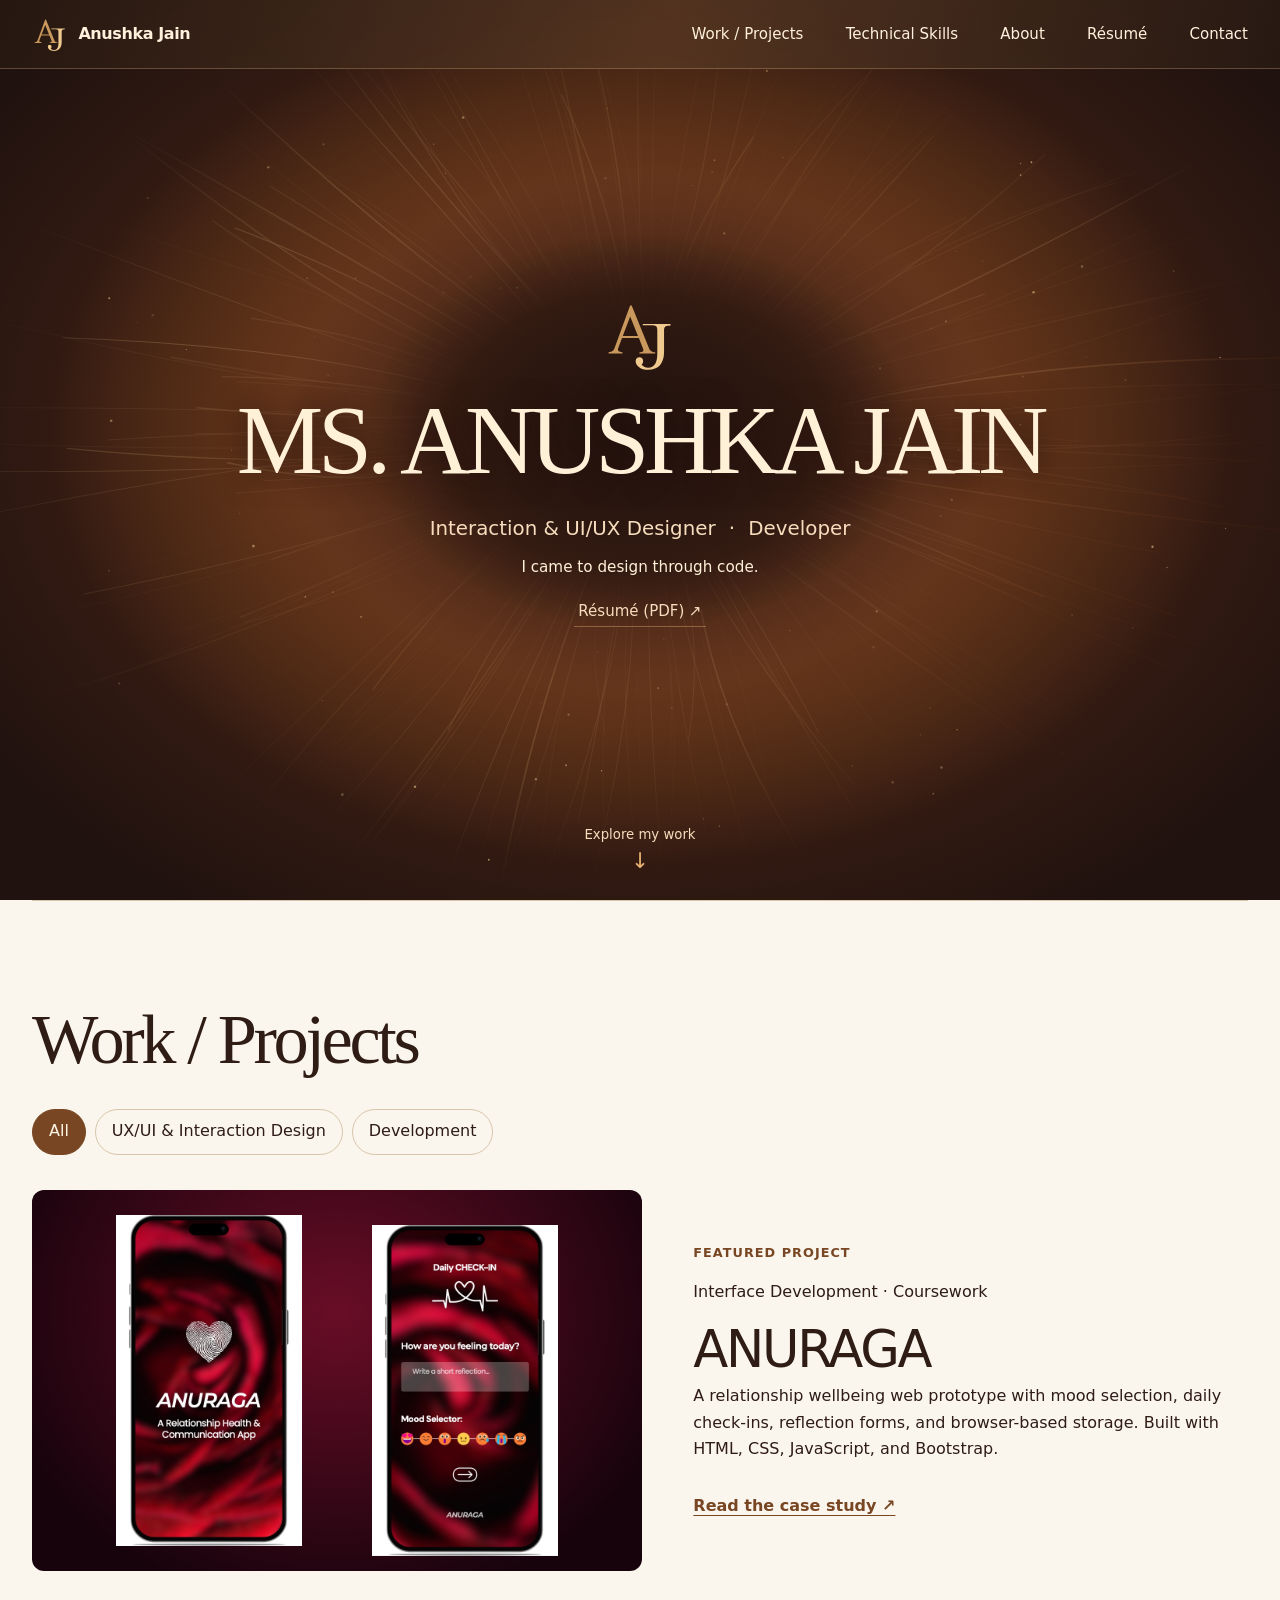
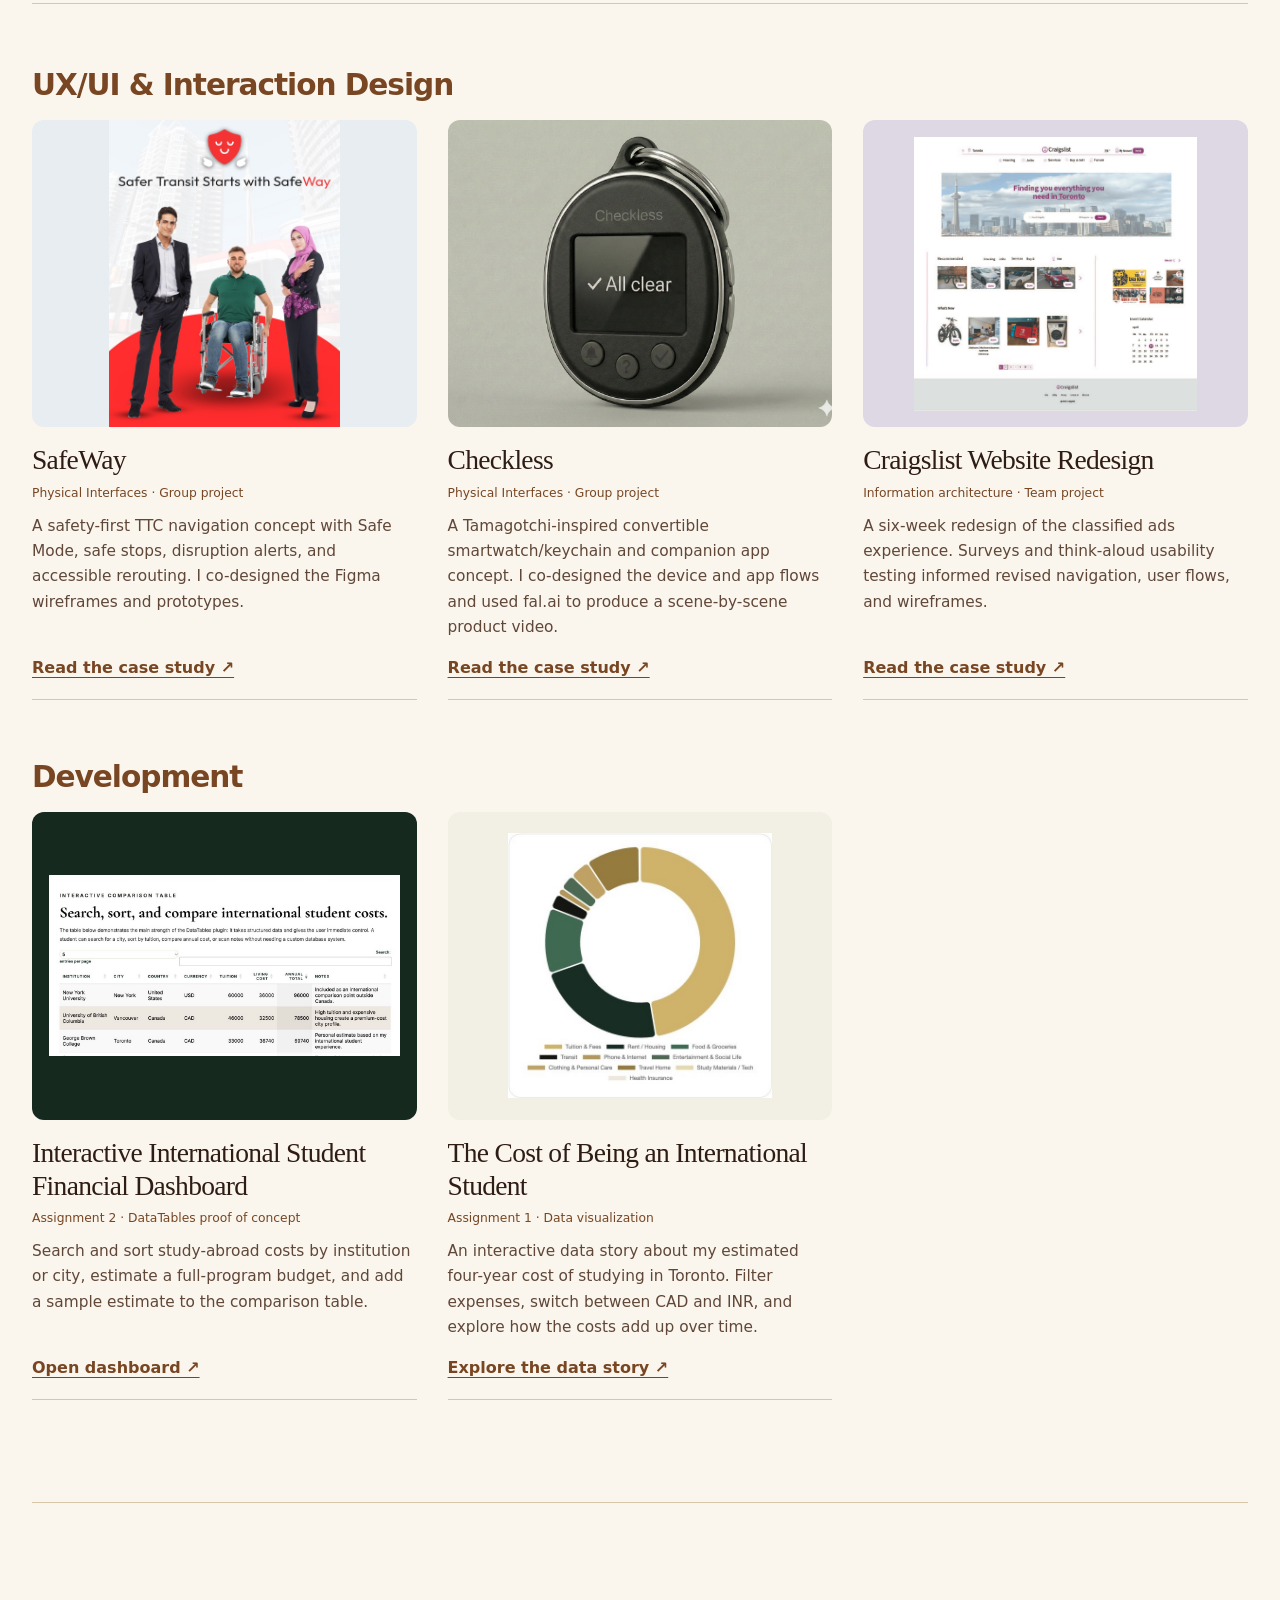
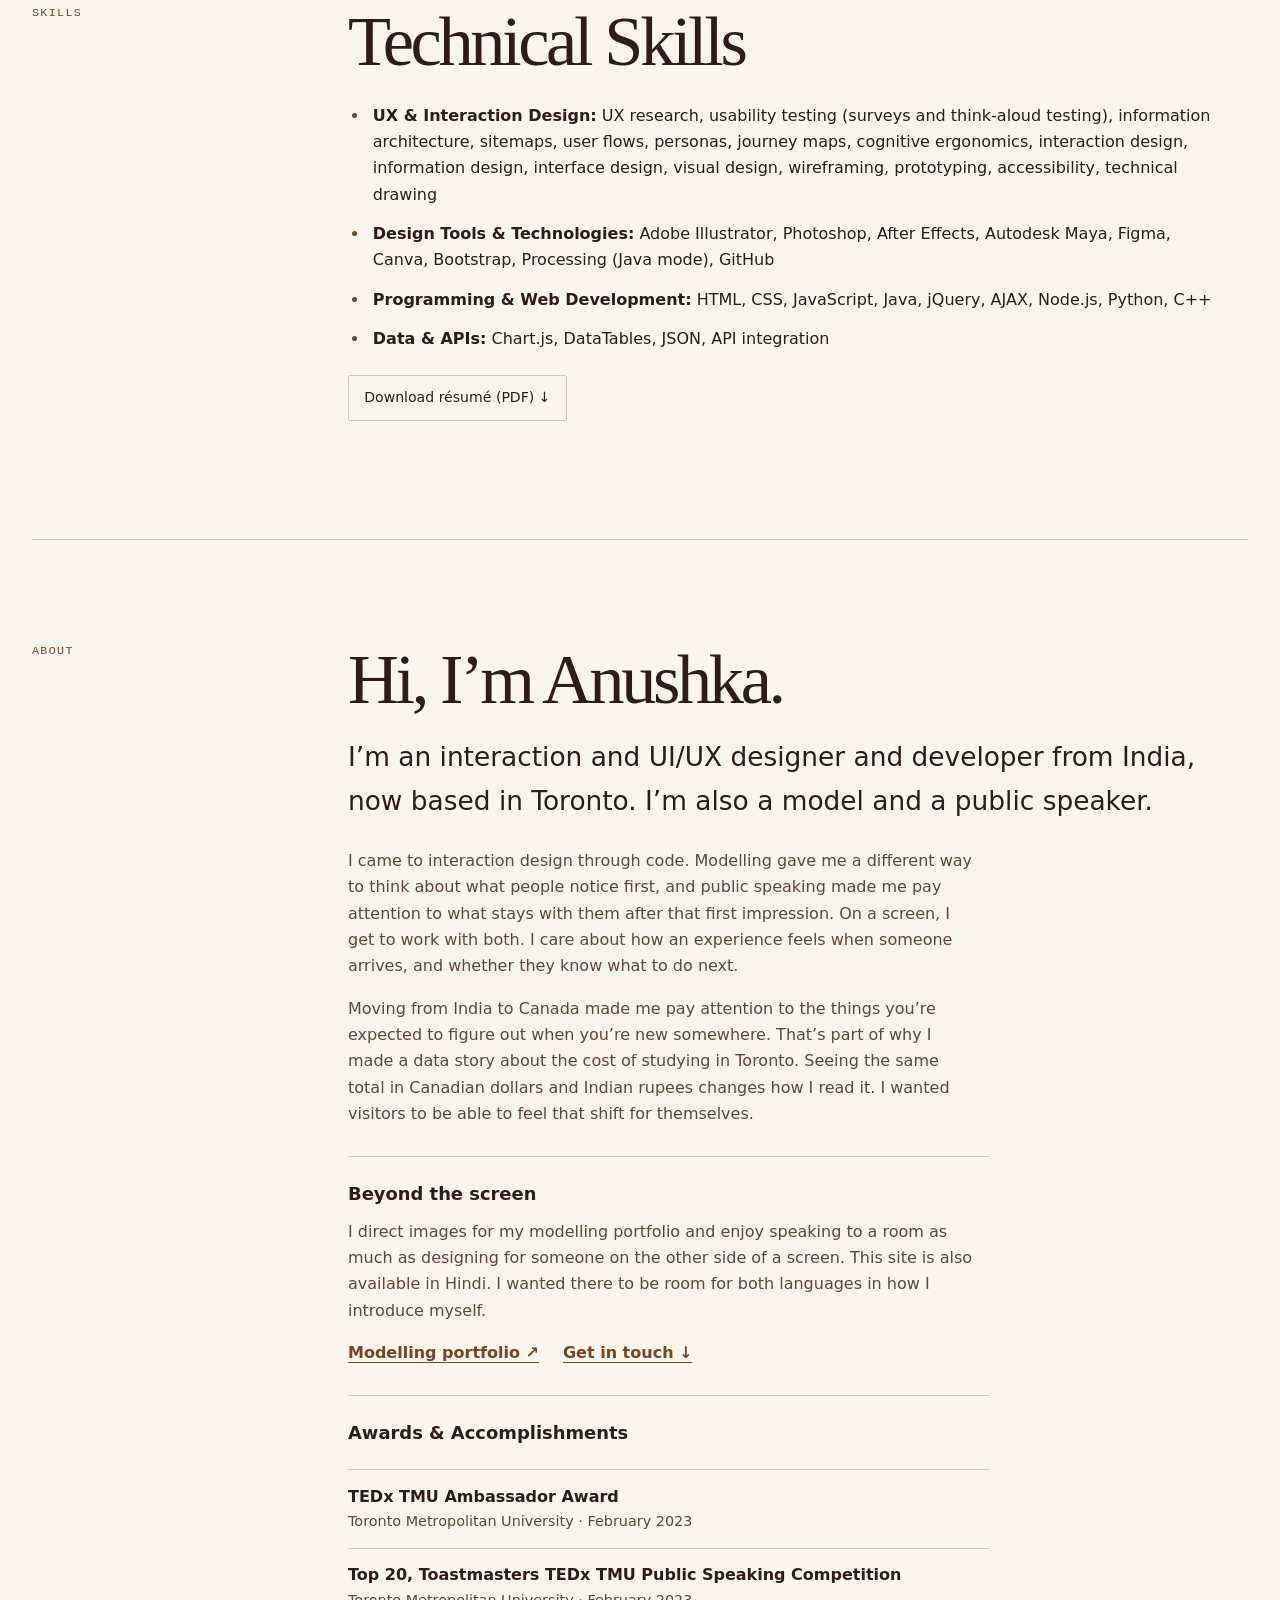
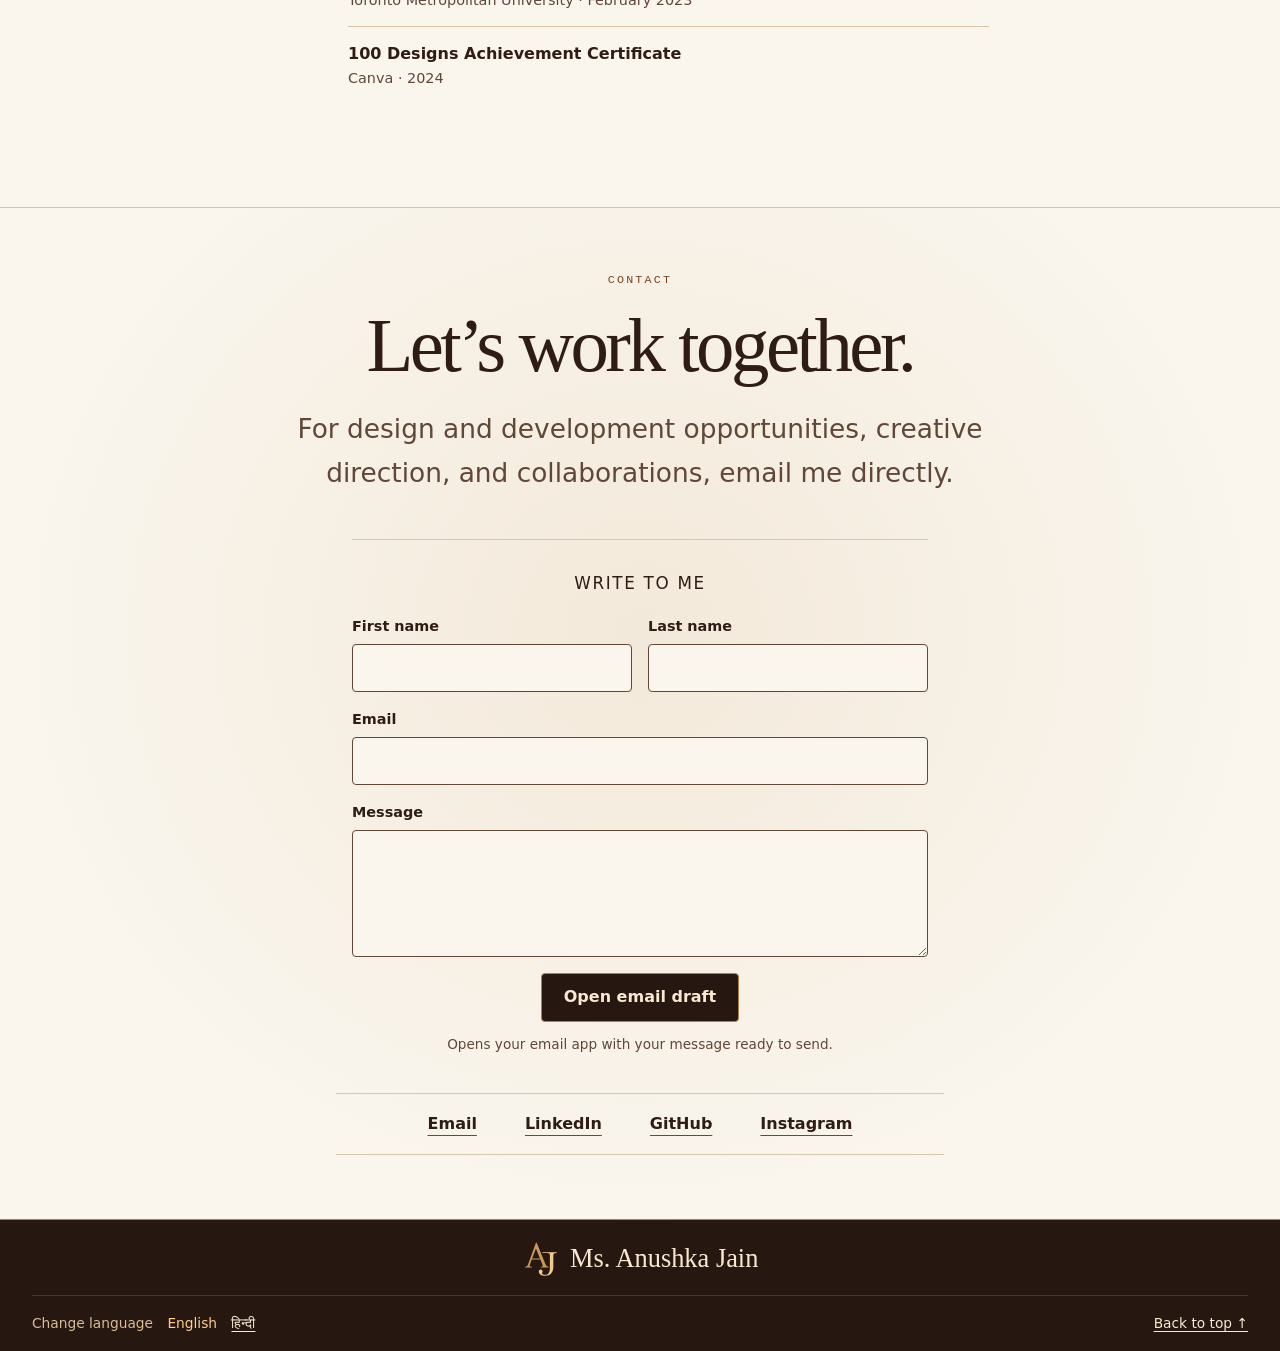
==== index.html @ e6e1fec6 "Reorder portfolio and feature ANURAGA" ====
<!doctype html>
<html lang="en">
<head>
<meta charset="utf-8">
<meta name="viewport" content="width=device-width, initial-scale=1">
<meta name="description" content="The portfolio of Ms. Anushka Jain, Interaction & UI/UX Designer and Developer.">
<meta name="color-scheme" content="light dark">
<title>Ms. Anushka Jain — Design & Development</title>
<link rel="icon" href="assets/aj-interlock.svg" type="image/svg+xml">
<link rel="stylesheet" href="styles.css">
<link rel="stylesheet" href="aura-landing.css">
<link rel="stylesheet" href="portfolio-sections.css">
<link rel="stylesheet" href="contact-inline.css">
<link rel="stylesheet" href="solar-brand.css">
<link rel="stylesheet" href="signature-motion.css">
<link rel="stylesheet" href="brand-sections.css">
<link rel="stylesheet" href="translucent-nav.css">
<link rel="stylesheet" href="header-state.css">
<link rel="stylesheet" href="signature-contact.css?v=contact-form">
<link rel="alternate" hreflang="en" href="./">
<link rel="alternate" hreflang="hi" href="hindi.html">
<link rel="stylesheet" href="project-gallery.css?v=work-order">
<script src="portfolio-intro.js" defer></script>
<script src="gallery-filter.js" defer></script>
<script defer src="contact-form.js"></script>
<link rel="stylesheet" href="about-story.css">
</head>
<body>
<a class="skip" href="#main">Skip to content</a>
<header class="site-header">
  <div class="nav-inner wrap">
    <a class="home-link" href="#top" aria-label="Anushka Jain — Home"><img src="assets/aj-interlock.svg" alt="" width="36" height="36"><span class="header-name">Anushka Jain</span></a>
    <nav aria-label="Main navigation">
      <a href="#work">Work / Projects</a>
      <a href="#skills">Technical Skills</a>
      <a href="#about">About</a>
      <a href="assets/anushka-jain-resume.pdf">Résumé</a>
      <a href="#contact">Contact</a>
    </nav>
  </div>
</header>
<main id="main">
<section class="landing" id="top" aria-labelledby="title">
  <div class="aura" aria-hidden="true"></div>
  <div class="landing-content wrap">
    <div class="signature-mark" aria-hidden="true"><img src="assets/aj-interlock.svg" alt="" width="70" height="70"><span class="signature-shine"></span><span class="signature-spark"></span></div>
    <h1 id="title">Ms. Anushka Jain</h1>
    <p class="landing-role">Interaction &amp; UI/UX Designer <span aria-hidden="true">·</span> Developer</p>
    <p class="landing-intro">I came to design through code.</p>
    <div class="secondary"><a href="assets/anushka-jain-resume.pdf">Résumé (PDF) ↗</a></div>
  </div>
  <a class="landing-work" href="#work">Explore my work <span aria-hidden="true">↓</span></a>
</section>
<section class="work wrap" id="work" aria-labelledby="work-title">
  <div class="section-top"><h2 id="work-title">Work / Projects</h2></div>
  <div class="work-controls" role="group" aria-label="Filter projects" hidden><button type="button" data-filter="all" aria-pressed="true">All</button><button type="button" data-filter="design" aria-pressed="false">UX/UI &amp; Interaction Design</button><button type="button" data-filter="development" aria-pressed="false">Development</button></div>
  <div class="project-feature-wrap" data-project-category="development">
    <article class="project-feature"><div class="project-preview preview-anuraga" aria-hidden="true"><img src="assets/anuraga/screen-1.jpg" alt="" loading="lazy"><img src="assets/anuraga/screen-3.jpg" alt="" loading="lazy"></div><div class="project-copy"><p class="project-feature-label">Featured project</p><p class="project-type">Interface Development · Coursework</p><h3>ANURAGA</h3><p>A relationship wellbeing web prototype with mood selection, daily check-ins, reflection forms, and browser-based storage. Built with HTML, CSS, JavaScript, and Bootstrap.</p><a href="anuraga.html">Read the case study ↗</a></div></article>
  </div>
  <div class="project-group" data-project-category="design" aria-labelledby="design-projects">
    <h3 id="design-projects">UX/UI &amp; Interaction Design</h3>
    <ol class="project-grid">
      <li><article><div class="project-preview preview-safeway" aria-hidden="true"><img src="assets/work/safeway.jpg" alt="" loading="lazy"></div><div class="project-copy"><p class="project-type">Physical Interfaces · Group project</p><h4>SafeWay</h4><p>A safety-first TTC navigation concept with Safe Mode, safe stops, disruption alerts, and accessible rerouting. I co-designed the Figma wireframes and prototypes.</p><a href="safeway.html" aria-label="Read the case study · SafeWay">Read the case study ↗</a></div></article></li>
      <li><article><div class="project-preview preview-checkless" aria-hidden="true"><img src="assets/work/checkless.jpg" alt="" loading="lazy"></div><div class="project-copy"><p class="project-type">Physical Interfaces · Group project</p><h4>Checkless</h4><p>A Tamagotchi-inspired convertible smartwatch/keychain and companion app concept. I co-designed the device and app flows and used fal.ai to produce a scene-by-scene product video.</p><a href="checkless.html" aria-label="Read the case study · Checkless">Read the case study ↗</a></div></article></li>
      <li><article><div class="project-preview preview-craigslist" aria-hidden="true"><img src="assets/work/craigslist.jpg" alt="" loading="lazy"></div><div class="project-copy"><p class="project-type">Information architecture · Team project</p><h4>Craigslist Website Redesign</h4><p>A six-week redesign of the classified ads experience. Surveys and think-aloud usability testing informed revised navigation, user flows, and wireframes.</p><a href="craigslist.html" aria-label="Read the case study · Craigslist Redesign">Read the case study ↗</a></div></article></li>
    </ol>
  </div>
  <div class="project-group" data-project-category="development" aria-labelledby="developer-projects">
    <h3 id="developer-projects">Development</h3>
    <ol class="project-grid">
      <li><article><div class="project-preview preview-dashboard" aria-hidden="true"><img src="assets/work/dashboard.jpg" alt="" loading="lazy"></div><div class="project-copy"><p class="project-type">Assignment 2 · DataTables proof of concept</p><h4>Interactive International Student Financial Dashboard</h4><p>Search and sort study-abroad costs by institution or city, estimate a full-program budget, and add a sample estimate to the comparison table.</p><a href="https://nushrare.github.io/A2-International-Student-Financial-Dashboard/">Open dashboard ↗</a></div></article></li>
      <li><article><div class="project-preview preview-cost-story" aria-hidden="true"><img src="assets/work/cost-story.jpg" alt="" loading="lazy"></div><div class="project-copy"><p class="project-type">Assignment 1 · Data visualization</p><h4>The Cost of Being an International Student</h4><p>An interactive data story about my estimated four-year cost of studying in Toronto. Filter expenses, switch between CAD and INR, and explore how the costs add up over time.</p><a href="https://nushrare.github.io/A1-Cost-of-being-an-International-Student/">Explore the data story ↗</a></div></article></li>
    </ol>
  </div>
</section>
<section class="split wrap" id="skills" aria-labelledby="skills-title">
  <p class="label">Skills</p><div><h2 id="skills-title">Technical Skills</h2>
    <ul class="skill-list">
      <li><strong>UX &amp; Interaction Design:</strong> UX research, usability testing (surveys and think-aloud testing), information architecture, sitemaps, user flows, personas, journey maps, cognitive ergonomics, interaction design, information design, interface design, visual design, wireframing, prototyping, accessibility, technical drawing</li>
      <li><strong>Design Tools &amp; Technologies:</strong> Adobe Illustrator, Photoshop, After Effects, Autodesk Maya, Figma, Canva, Bootstrap, Processing (Java mode), GitHub</li>
      <li><strong>Programming &amp; Web Development:</strong> HTML, CSS, JavaScript, Java, jQuery, AJAX, Node.js, Python, C++</li>
      <li><strong>Data &amp; APIs:</strong> Chart.js, DataTables, JSON, API integration</li>
    </ul>
    <p class="actions" id="resume"><a class="button quiet" href="assets/anushka-jain-resume.pdf" download>Download résumé (PDF) ↓</a></p>
  </div>
</section>
<section class="split wrap" id="about" aria-labelledby="about-title">
  <p class="label">About</p>
  <div class="about-story">
    <h2 id="about-title">Hi, I’m Anushka.</h2>
    <p class="large">I’m an interaction and UI/UX designer and developer from India, now based in Toronto. I’m also a model and a public speaker.</p>
    <div class="about-copy">
      <p>I came to interaction design through code. Modelling gave me a different way to think about what people notice first, and public speaking made me pay attention to what stays with them after that first impression. On a screen, I get to work with both. I care about how an experience feels when someone arrives, and whether they know what to do next.</p>
      <p>Moving from India to Canada made me pay attention to the things you’re expected to figure out when you’re new somewhere. That’s part of why I made a data story about the cost of studying in Toronto. Seeing the same total in Canadian dollars and Indian rupees changes how I read it. I wanted visitors to be able to feel that shift for themselves.</p>
    </div>
    <div class="about-elsewhere">
      <h3>Beyond the screen</h3>
      <p>I direct images for my modelling portfolio and enjoy speaking to a room as much as designing for someone on the other side of a screen. This site is also available in Hindi. I wanted there to be room for both languages in how I introduce myself.</p>
      <div class="about-links"><a href="https://www.nushrare.com/">Modelling portfolio ↗</a><a href="#contact">Get in touch ↓</a></div>
    </div>
    <section class="about-elsewhere" id="awards" aria-labelledby="awards-title">
      <h3 id="awards-title">Awards &amp; Accomplishments</h3>
    <ul class="award-list">
      <li><strong>TEDx TMU Ambassador Award</strong><span>Toronto Metropolitan University · February 2023</span></li>
      <li><strong>Top 20, Toastmasters TEDx TMU Public Speaking Competition</strong><span>Toronto Metropolitan University · February 2023</span></li>
      <li><strong>100 Designs Achievement Certificate</strong><span>Canva · 2024</span></li>
    </ul>
    </section>
  </div>
</section>
<section class="contact contact-close" id="contact" aria-labelledby="contact-title">
  <div class="contact-inner wrap">
    <p class="label">Contact</p>
    <h2 id="contact-title">Let’s work together.</h2>
    <p class="large">For design and development opportunities, creative direction, and collaborations, email me directly.</p>
    <div class="contact-compose" hidden>
      <h3 id="contact-form-title">Write to me</h3>
      <form class="contact-form" aria-labelledby="contact-form-title" aria-describedby="contact-form-note">
        <div class="contact-form-names">
          <label>First name<input name="firstName" autocomplete="given-name" maxlength="80" required></label>
          <label>Last name<input name="lastName" autocomplete="family-name" maxlength="80" required></label>
        </div>
        <label>Email<input type="email" name="email" autocomplete="email" maxlength="254" required></label>
        <label>Message<textarea name="message" rows="4" required></textarea></label>
        <button type="submit">Open email draft</button>
        <p id="contact-form-note">Opens your email app with your message ready to send.</p>
      </form>
    </div>
    <ul class="contact-directory" role="list">
      <li><a href="mailto:anushkajainbusiness@gmail.com">Email</a></li>
      <li><a href="https://www.linkedin.com/in/nushrare/">LinkedIn</a></li>
      <li><a href="https://github.com/nushrare">GitHub</a></li>
      <li><a href="https://www.instagram.com/nushrare/">Instagram</a></li>
    </ul>
  </div>
</section>
</main>
<footer class="closing-footer">
  <a class="closing-signature" href="#top"><img src="assets/aj-interlock.svg" alt="" width="38" height="38"><span>Ms. Anushka Jain</span></a>
  <div class="closing-utility wrap">
    <nav class="language-choice" aria-label="Change language"><span>Change language</span><a href="./#contact" lang="en" hreflang="en" aria-current="page">English</a><a href="hindi.html#contact" lang="hi" hreflang="hi">हिन्दी</a></nav>
    <a href="#top">Back to top ↑</a>
  </div>
</footer>
<div class="arrival" id="arrival" hidden>
  <div class="signature-mark arrival-mark" aria-hidden="true"><img src="assets/aj-interlock.svg" alt="" width="144" height="144"><span class="signature-shine"></span><span class="signature-spark"></span></div>
  <button type="button" class="arrival-skip">Skip intro</button>
</div>
<div id="page-loading" class="page-loading" role="status" hidden>
  <span class="signature-mark" aria-hidden="true"><img src="assets/aj-interlock.svg" alt="" width="48" height="48"><span class="signature-shine"></span><span class="signature-spark"></span></span>
  <span>Loading…</span>
</div>
</body>
</html>
---- styles.css ----
:root{color-scheme:light dark;--bg:#f8f3ec;--ink:#24151a;--muted:#625258;--line:#d8c8c3;--panel:#f1e8e0;--accent:#772b48;--on:#fff8f2;--serif:"Baskerville","Georgia",serif;--sans:system-ui,sans-serif;--mono:ui-monospace,monospace}
:root[data-direction=observatory]{--bg:#edf1f5;--ink:#171f37;--muted:#44536d;--line:#c2cbdc;--panel:#e2e8f3;--accent:#324b96;--on:#fff;--serif:"Georgia",serif}
:root[data-direction=gallery]{--bg:#f4f4eb;--ink:#18241b;--muted:#47564b;--line:#c4ccbc;--panel:#e9eddf;--accent:#326044;--on:#fff;--serif:system-ui,sans-serif}
@media(prefers-color-scheme:dark){:root{--bg:#1c1318;--ink:#fbede7;--muted:#d0b6be;--line:#58434c;--panel:#281b23;--accent:#ffc0d4;--on:#351320}:root[data-direction=observatory]{--bg:#0e1221;--ink:#eaf0ff;--muted:#b0bde0;--line:#394460;--panel:#1a2339;--accent:#bfcaff;--on:#131b38}:root[data-direction=gallery]{--bg:#131d16;--ink:#f1f5e9;--muted:#bccdbf;--line:#44584b;--panel:#203027;--accent:#c0eccb;--on:#13271a}}
*,*::before,*::after{box-sizing:border-box}
html{scroll-behavior:smooth}
body{margin:0;background:var(--bg);color:var(--ink);font:1rem/1.65 var(--sans)}
img{display:block;max-width:100%;height:auto}
a{color:inherit;text-underline-offset:.25em}
a:hover{color:var(--accent)}
button{font:inherit;cursor:pointer}
:focus-visible{outline:2px solid var(--accent);outline-offset:4px}
p{margin:0 0 1rem}
.wrap{width:min(100% - 3rem,80rem);margin-inline:auto}
.skip{position:absolute;top:.5rem;left:1rem;transform:translateY(-200%);padding:.6rem;background:var(--bg);z-index:2}.skip:focus{transform:none}
.header,.footer{display:flex;align-items:center;justify-content:space-between;gap:1rem;padding-block:1.15rem;border-bottom:1px solid var(--line)}
.brand,.header nav{display:flex;align-items:center;gap:.65rem}
.brand{font-weight:650;white-space:nowrap;text-decoration:none}
.header nav{gap:clamp(.75rem,3vw,2.5rem);flex-wrap:wrap}
.header nav a,.footer a{font-size:.88rem;text-decoration:none}
.header nav a:hover,.footer a:hover{text-decoration:underline}
.hero{min-height:clamp(34rem,76vh,53rem);display:grid;grid-template-columns:1.07fr 1fr;gap:clamp(1.25rem,6vw,6rem);align-items:center;padding-block:clamp(2rem,6vw,5rem)}
.label{font:.73rem/1.5 var(--mono);letter-spacing:.115em;text-transform:uppercase;color:var(--muted)}
.dot{display:inline-block;width:.55rem;height:.55rem;background:var(--accent);border-radius:50%;margin-right:.35rem}.slash{margin-inline:.35rem}
h1,h2,h3{margin:0;font-family:var(--serif);font-weight:400;line-height:.92;letter-spacing:-.045em}
h1{font-size:clamp(3.5rem,8.2vw,8.4rem);margin:.4rem 0 1.4rem}
h1 i,h2 i{color:var(--accent);font-weight:400}
h2{font-size:clamp(2.7rem,6vw,6.1rem);margin-bottom:1rem}
h3{font-size:clamp(2.2rem,4.8vw,4rem);margin-bottom:.85rem}
.role{font-weight:650;font-size:clamp(1.1rem,2vw,1.45rem);line-height:1.35}
.intro{max-width:31ch;color:var(--muted)}
.actions{display:flex;gap:.7rem;flex-wrap:wrap;margin-top:1.4rem}
.button,.choices button{border:1px solid var(--line);padding:.66rem .95rem;text-decoration:none;border-radius:2px;background:transparent;color:var(--ink);font-size:.88rem}
.button span{margin-left:.35rem}.button:hover,.choices button:hover{border-color:var(--accent)}
.primary,.choices button[aria-pressed=true]{background:var(--accent);border-color:var(--accent);color:var(--on)}
.primary:hover{color:var(--on)}
.hero-art{margin:0;padding:.65rem;border:1px solid var(--line);background:var(--panel)}
.hero-art img{width:100%;aspect-ratio:1.04;object-fit:cover}
.hero-art figcaption{display:flex;justify-content:space-between;padding:.65rem .2rem .05rem;font:.67rem/1.5 var(--mono);letter-spacing:.085em;text-transform:uppercase;color:var(--muted)}
[data-direction=observatory] .hero-art img{filter:hue-rotate(240deg) saturate(.8)}
[data-direction=gallery] .hero-art img{filter:hue-rotate(115deg) saturate(.55)}
.work,.split{padding-block:clamp(3rem,8vw,7rem);border-top:1px solid var(--line);scroll-margin-top:1rem}
.section-top{margin-bottom:2rem}.section-top p:last-child{color:var(--muted)}
.projects{display:grid;grid-template-columns:1fr 1fr;gap:1rem}
.project{border:1px solid var(--line);background:var(--panel);min-width:0}
.featured{grid-column:1/-1;display:grid;grid-template-columns:1.05fr 1fr}
.project-copy{padding:clamp(1.2rem,4vw,3rem);min-width:0}
.project-art{display:grid;place-items:center;padding:2rem;background:radial-gradient(ellipse at 28% 12%,#e4a2ad,#6c2e54 53%,#23142d);min-height:22rem}
.prototype{width:min(100%,19rem);padding:1.35rem;aspect-ratio:1.05;display:grid;align-content:space-between;border:1px solid #f6c7dc90;border-radius:.65rem;color:#fff1f6;background:#311c3bd9;box-shadow:0 1rem 3rem #19081c78}
.prototype small,.prototype span{font:.66rem/1.5 var(--mono);letter-spacing:.08em}.prototype strong{font:2rem/1 var(--serif)}.rings{color:#f4b9d4;font-size:2rem}
.index{display:flex;align-items:center;justify-content:space-between;gap:.3rem}.index>span{font:italic clamp(1.7rem,7vw,5rem) var(--serif);color:var(--accent);padding-right:clamp(.7rem,3vw,2rem)}
details{border-top:1px solid var(--line);padding:.65rem 0}summary{cursor:pointer;font-weight:600}details p{margin:.7rem 0}
.choices{display:flex;flex-wrap:wrap;gap:.5rem}.feedback:empty{display:none}
.split{display:grid;grid-template-columns:1fr 3fr;gap:1rem}.split>div{max-width:54rem}.split p:not(.label){max-width:62ch}.large{font-size:clamp(1.2rem,2.4vw,1.65rem)}
dl{display:grid;grid-template-columns:auto 1fr;gap:.55rem 1rem;margin-block:1.5rem}dt{font-weight:650}dd{margin:0;color:var(--muted)}
.footer{border-top:1px solid var(--line);border-bottom:0;color:var(--muted)}
.review{padding-block:1.5rem 2.5rem;border-top:1px solid var(--line)}.review .choices{margin-bottom:.7rem}.cursor-setting{font-size:.88rem}
@media(pointer:fine){html[data-loading=true],html[data-loading=true] *{cursor:url("assets/wait.svg") 12 12,progress!important}}
@media(max-width:700px){.wrap{width:calc(100% - 2rem)}.header{flex-wrap:wrap;gap:.6rem}.header nav{width:100%;justify-content:space-between}.hero,.featured,.split,.projects{grid-template-columns:1fr}.hero{padding-block:2.5rem;min-height:0}.hero-art img{aspect-ratio:1.28}.project-art{min-height:17rem}.split{gap:.25rem}h1{font-size:clamp(3rem,13vw,5rem)}}
@media(prefers-reduced-motion:reduce){html{scroll-behavior:auto}}
---- aura-landing.css ----
:root{--bg:#fff;--ink:#141414;--muted:#4b4b4b;--line:#dedede;--panel:#f5f5f3;--accent:#303b55;--on:#fff;--serif:var(--sans)}
@media(prefers-color-scheme:dark){:root{--bg:#181818;--ink:#f4f3f0;--muted:#c8c6c1;--line:#444;--panel:#252525;--accent:#c2d1f6;--on:#141414}}
.wrap{width:min(calc(100% - 4rem),86rem)}
.site-header{border-bottom:1px solid var(--line)}.nav-inner{display:flex;justify-content:space-between;align-items:center;gap:1rem;min-height:68px}
.home-link{font-weight:650;text-decoration:none;white-space:nowrap}
.nav-inner nav,.secondary{display:flex;align-items:center;gap:clamp(1rem,3.3vw,3.25rem)}.nav-inner nav a,.secondary a{font-size:.94rem;text-decoration:none;color:var(--muted)}.nav-inner nav a:hover,.secondary a:hover{text-decoration:underline;color:var(--ink)}
.landing{--halo-paper:#f8f1e5;--halo-ink:#2d2018;--halo-muted:#533d2b;--halo-line:#78532d;--halo-focus:#78532d;position:relative;isolation:isolate;display:grid;align-content:center;justify-items:center;min-height:calc(100vh - 69px);min-height:calc(100svh - 69px);padding:5rem 0 7rem;overflow:hidden;background:var(--halo-paper);color:var(--halo-ink);text-align:center}
.aura{position:absolute;z-index:-1;inset:0;pointer-events:none;background:radial-gradient(ellipse at 50% 46%,#fff9de 0%,#ffecb6 13%,#efc674 30%,#e2b56d66 52%,transparent 74%);mask-image:linear-gradient(#000 86%,transparent)}
.aura::after{content:"";position:absolute;inset:-5%;background:conic-gradient(from 0deg at 50% 46%,transparent 0deg,#fff6d388 18deg,transparent 31deg,transparent 48deg,#fff6d36b 61deg,transparent 78deg,transparent 125deg,#fff6d388 142deg,transparent 153deg,transparent 194deg,#fff6d36b 213deg,transparent 226deg,transparent 257deg,#fff6d388 271deg,transparent 281deg,transparent 319deg,#fff6d36b 335deg,transparent 350deg);mask-image:radial-gradient(ellipse at 50% 46%,transparent 11%,#000 35%,transparent 68%);animation:aura-breathe 9s ease-in-out infinite alternate}
@keyframes aura-breathe{from{opacity:.5;transform:scale(1)}to{opacity:.95;transform:scale(1.045)}}
.landing-content{position:relative}.landing h1{font:400 clamp(2.7rem,8.2vw,8.6rem)/1.04 Georgia,"Times New Roman",serif;letter-spacing:-.06em;margin:0;text-wrap:balance}
.landing-role{font-size:clamp(.94rem,1.55vw,1.25rem);color:var(--halo-muted);margin:1.5rem auto 0}.landing-role span{margin-inline:.35em}
.landing .secondary{justify-content:center;gap:1.6rem;margin-top:1.4rem}.landing .secondary a,.landing-work{color:var(--halo-muted);text-decoration:none}.landing .secondary a:hover,.landing-work:hover{color:var(--halo-ink);text-decoration:underline}
.landing-work{position:absolute;bottom:1.9rem;display:grid;justify-items:center;gap:.3rem;padding:.3rem .65rem;font-size:.83rem}.landing-work span{font-size:1.35rem;line-height:1;color:var(--halo-line)}
.landing a:focus-visible{outline-color:var(--halo-focus)}
@media(prefers-color-scheme:dark){.landing{--halo-paper:#20180f;--halo-ink:#fff7e8;--halo-muted:#fff0cf;--halo-line:#f0c985;--halo-focus:#fff0cf}.aura{background:radial-gradient(ellipse at 50% 46%,#73501f 0%,#624019 19%,#4c3118 36%,#352413 55%,transparent 78%)}.aura::after{opacity:.36;animation:none}}
@media(prefers-reduced-motion:reduce){.aura::after{animation:none}}
.split h2,.section-top h2{font-size:clamp(2rem,5.5vw,4.5rem);line-height:1.04;letter-spacing:-.055em}
@media(max-width:820px){.nav-inner{flex-wrap:wrap;padding-block:.7rem;gap:.5rem}.nav-inner nav{width:100%;flex-wrap:wrap;gap:.4rem 1.25rem}.nav-inner nav a{display:inline-flex;align-items:center;min-height:36px}}
@media(max-width:540px){.wrap{width:calc(100% - 2rem)}.nav-inner nav{display:grid;grid-template-columns:auto 1fr;gap:.25rem .85rem}.nav-inner nav a{font-size:.79rem}.landing{min-height:calc(100svh - 110px);padding-top:4rem}.landing-role{max-width:29ch}}
---- portfolio-sections.css ----
.home-link{display:inline-flex;align-items:center;gap:.65rem}
.home-link img{flex:none}
.landing h1{text-transform:uppercase;font-size:clamp(2.3rem,7.6vw,8.6rem);letter-spacing:-.055em}
.project-group+.project-group{margin-top:3.8rem}
.project-group>h3{font-size:clamp(1.2rem,2.4vw,1.85rem);line-height:1.2;letter-spacing:-.035em;margin-bottom:1rem}
.project-grid{display:grid;grid-template-columns:repeat(3,minmax(0,1fr));list-style:none;margin:0;padding:0;gap:1rem}
.project-grid li{border-top:1px solid var(--line);background:var(--panel);padding:clamp(1rem,2.7vw,2rem)}
.project-grid h4{margin:.55rem 0 .7rem;font-size:clamp(1.08rem,1.85vw,1.55rem);line-height:1.2;letter-spacing:-.025em}
.project-grid p{margin:0;color:var(--muted);font-size:.96rem}
.project-grid .project-type{font-size:.77rem}
.skill-list{padding-left:1.3rem;margin:1.5rem 0 0}
.skill-list li{padding-left:.25rem;margin-bottom:.8rem}
.award-list{margin:1.5rem 0 0;padding:0;list-style:none}
.award-list li{padding:.85rem 0;border-top:1px solid var(--line)}
.award-list span{display:block;color:var(--muted);font-size:.9rem}
@media(max-width:820px){.project-grid{grid-template-columns:repeat(2,minmax(0,1fr))}}
@media(max-width:540px){.project-grid{grid-template-columns:1fr}.nav-inner nav{display:flex;gap:.2rem .9rem}.nav-inner nav a{min-height:36px}.landing h1{max-width:10ch;margin-inline:auto}}
---- contact-inline.css ----
/* Contact links stay on one line at ordinary mobile widths. */
.contact-directory{display:flex;flex-wrap:wrap;align-items:center;gap:.3rem clamp(.65rem,3vw,1.8rem);list-style:none;margin:1.3rem 0 0;padding:0}
.contact-directory a{display:inline-flex;align-items:center;min-height:44px;color:var(--ink);font-size:clamp(.84rem,2.8vw,1rem);font-weight:600;text-decoration:underline;text-decoration-color:var(--line);text-underline-offset:.35em}
.contact-directory a:hover,.contact-directory a:focus-visible{color:var(--accent);text-decoration-color:currentColor}
---- solar-brand.css ----
:root{--brand-bronze:#80502f;--brand-gold:#e4b370;--brand-ink:#221310}
@media(prefers-color-scheme:dark){:root{--brand-bronze:#efbf81}}
.site-header{border-bottom-color:color-mix(in srgb,var(--brand-bronze) 32%,var(--line))}
.home-link img{width:33px;height:33px}
.nav-inner nav a:hover,.secondary a:hover{color:var(--brand-bronze)}
.landing{--halo-paper:#22130f;--halo-ink:#fff0d8;--halo-muted:#f7ddbd;--halo-line:#f4c98f;--halo-focus:#fff0cf;min-height:calc(100svh - 69px);padding-block:4.25rem 7rem;background:#22130f}
.landing .aura{mask-image:none;background:radial-gradient(ellipse at 50% 48%,#4d2a1b 0%,#573221 17%,#8d4c27 30%,#663719 45%,#321a12 65%,#20120f 87%)}
.landing .aura::after{inset:0;background:radial-gradient(ellipse at 50% 48%,#21120e 0%,#2b160fdb 21%,#32191245 39%,transparent 63%),url("assets/solar-rays.svg") center / cover no-repeat;mask-image:none;opacity:1;animation:solar-light 12s ease-in-out infinite alternate}
@keyframes solar-light{from{transform:scale(1);opacity:.82}to{transform:scale(1.035);opacity:1}}
.signature-mark{margin:0 auto 1.2rem;width:clamp(40px,5.8vw,66px);height:auto;filter:brightness(1.27)}
.landing h1{font-size:clamp(2.5rem,7.6vw,8.7rem);letter-spacing:-.053em;text-shadow:0 2px 30px #27120c;max-width:none}
.landing-role{margin-top:1.35rem}.landing .secondary{margin-top:1.05rem}
.landing .secondary a{border-bottom:1px solid #e0aa766c;padding:.15rem .25rem}
.landing-work{bottom:1.45rem}.landing-work span{color:#e6b171}
.footer-signature{display:inline-flex;align-items:center;gap:.6rem}
@media(max-width:540px){.landing{min-height:calc(100svh - 118px)}.landing h1{max-width:12ch}.landing .aura::after{background-size:auto,auto 107%}}
@media(prefers-reduced-motion:reduce){.landing .aura::after{animation:none}}
---- signature-motion.css ----
.signature-mark{position:relative;width:clamp(50px,6vw,74px);aspect-ratio:1;margin:0 auto 1.15rem;filter:none}
.signature-mark img{width:100%;height:100%}
.signature-shine{position:absolute;inset:0;mask:url("assets/aj-interlock.svg") center / contain no-repeat;background:linear-gradient(108deg,transparent 36%,#fff5cf 49%,#fff 50%,#ffdf9a 53%,transparent 64%) -100% 0 / 220% 100% no-repeat;opacity:0;animation:signature-sweep 3s 1s ease-in-out infinite}
.signature-spark{position:absolute;left:67%;top:36%;width:19px;aspect-ratio:1;transform:translate(-50%,-50%) scale(0);opacity:0;filter:drop-shadow(0 0 6px #ffbd62);animation:signature-spark 3s 1s ease-in-out infinite}
.signature-spark::before{content:"";display:block;width:100%;height:100%;background:#fff4cc;clip-path:polygon(50% 0%,60% 39%,100% 50%,60% 61%,50% 100%,40% 61%,0% 50%,40% 39%)}
@keyframes signature-sweep{0%,8%{opacity:0;background-position:145% 0}14%{opacity:1}26%,100%{opacity:0;background-position:-45% 0}}
@keyframes signature-spark{0%,13%{opacity:0;transform:translate(-50%,-50%) scale(0) rotate(-14deg)}17%{opacity:1;transform:translate(-50%,-50%) scale(1) rotate(0)}25%,100%{opacity:0;transform:translate(-50%,-50%) scale(.15) rotate(12deg)}}
@media(prefers-reduced-motion:reduce){.signature-shine,.signature-spark{animation:none}}
---- brand-sections.css ----
:root{--bg:#faf6ee;--ink:#2e1c15;--muted:#604738;--line:#d9c5a9;--panel:#f3e9da;--accent:#784622;--on:#fff6e6}
@media(prefers-color-scheme:dark){:root{--bg:#201611;--ink:#f8ead7;--muted:#d6bca3;--line:#654a39;--panel:#2c1e17;--accent:#f1c586;--on:#28160d}}
.home-link{letter-spacing:-.025em}.site-header .home-link img{width:36px;height:36px}
.section-top h2,.split h2{font-family:Georgia,"Times New Roman",serif;letter-spacing:-.048em}
.project-group>h3{color:var(--accent);font-weight:600}
.project-grid li{position:relative;border-top:2px solid var(--line);background:var(--panel)}
.project-grid li::before{content:"";position:absolute;top:-2px;left:0;width:2.2rem;height:2px;background:var(--accent)}
.project-grid h4{font-family:Georgia,"Times New Roman",serif;font-weight:500}
.project-grid .project-type,.label{color:var(--accent)}
.skill-list li::marker{color:var(--accent)}
.award-list li{border-top-color:var(--line)}
.contact-directory a{text-decoration-color:var(--accent)}
.footer{color:var(--muted)}
---- translucent-nav.css ----
.site-header{
  position:sticky;
  top:0;
  z-index:10;
  background:#39251b;
  background:linear-gradient(105deg,#261812df,#563722dc 52%,#281a14df);
  border-bottom:1px solid #edc18b47;
  backdrop-filter:blur(14px) saturate(115%);
  -webkit-backdrop-filter:blur(14px) saturate(115%);
}
.site-header .home-link,.site-header .nav-inner nav a{color:#fff1dc}
.site-header .nav-inner nav a:hover{color:#ffd59b}
.site-header a:focus-visible{outline-color:#ffe0aa}
.site-header + main > .landing{margin-top:-69px;min-height:100vh;min-height:100svh;padding-top:calc(4.25rem + 69px)}
main section[id]{scroll-margin-top:5.25rem}
@media(max-width:820px){main section[id]{scroll-margin-top:8rem}}
@media(max-width:540px){
 .site-header + main > .landing{margin-top:-142px;padding-top:calc(3rem + 142px)}
 main section[id]{scroll-margin-top:10rem}
}
---- header-state.css ----
.site-header .header-name{visibility:hidden;opacity:0;transition:opacity .18s ease}
.site-header[data-past-landing] .header-name{visibility:visible;opacity:1}
.page-loading{
  position:fixed;z-index:20;right:max(1rem,env(safe-area-inset-right));bottom:max(1rem,env(safe-area-inset-bottom));
  display:flex;align-items:center;gap:.65rem;padding:.45rem .85rem .45rem .5rem;
  background:#261710;color:#fff1dc;border:1px solid #d3a566;border-radius:.65rem;
  box-shadow:0 .25rem 1rem #24160d45;font-size:.83rem;pointer-events:none;
}
.page-loading[hidden]{display:none}
.page-loading .signature-mark{display:block;width:38px;margin:0}
.page-loading .signature-spark{width:12px}
.page-loading .signature-shine,.page-loading .signature-spark{animation-delay:0s}
@media(prefers-reduced-motion:reduce){.site-header .header-name{transition:none}}
---- signature-contact.css ----
.site-header[data-at-contact] .home-link,.site-header[data-at-contact] .header-name{visibility:hidden}
.contact-close{border-top:1px solid var(--line);text-align:center;background:radial-gradient(ellipse at 50% 42%,var(--panel),var(--bg) 72%)}
.contact-inner{padding-block:clamp(2.5rem,5vw,4.5rem)}
.contact-inner>.label{letter-spacing:.19em}
.contact-inner h2{font-family:Georgia,"Times New Roman",serif;line-height:1.06;font-size:clamp(2.6rem,6vw,5rem);margin:.75rem 0 1.3rem}
.contact-inner>.large{max-width:44ch;margin-inline:auto;color:var(--muted);text-wrap:pretty}
.contact-inner .contact-directory{justify-content:center;margin:2.4rem auto 0;border-block:1px solid var(--line);width:min(100%,38rem);padding-block:.5rem;gap:.3rem clamp(.6rem,4vw,3rem)}
.closing-footer{text-align:center;background:#261710;color:#f9e9d1;border-top:1px solid #b47d4c}
.closing-signature{display:inline-flex;align-items:center;gap:.65rem;margin:0 auto;padding:1.15rem .5rem;text-decoration:none;color:inherit;font:clamp(1.25rem,2.8vw,1.65rem)/1.15 Georgia,"Times New Roman",serif}
.closing-signature:hover,.closing-utility a:hover{color:#ffcf8e}
.closing-signature img{width:38px;height:auto}
.closing-utility{border-top:1px solid #a579544d;display:flex;justify-content:space-between;align-items:center;gap:.75rem 1.4rem;flex-wrap:wrap;padding-block:1rem;font-size:.86rem}
.language-choice{display:flex;align-items:center;flex-wrap:wrap;gap:.9rem}.language-choice span{color:#dbbc97}.language-choice a[aria-current=page]{text-decoration:none;color:#ffcf8e}
.closing-footer :focus-visible,.arrival-skip:focus-visible{outline-color:#ffddae}
html[lang=hi] .landing h1{font-family:system-ui,sans-serif;line-height:1.32;letter-spacing:0}
html[lang=hi] .contact-inner h2{line-height:1.25;letter-spacing:0}
.arrival[hidden]{display:none}
.arrival{position:fixed;inset:0;z-index:40;display:grid;place-items:center;color:#ffe1b1}
.arrival::before{content:"";position:absolute;inset:0;background:radial-gradient(circle,#4b2817,#1b100c 65%);opacity:1;transition:opacity .58s ease}
.arrival.is-docking::before{opacity:0}
.arrival .arrival-mark{position:relative;width:clamp(100px,20vw,150px);margin:0;filter:drop-shadow(0 0 18px #eaa34b66)}
.arrival .signature-shine,.arrival .signature-spark{animation-duration:2.2s;animation-delay:0s}
.arrival-skip{position:absolute;right:max(1rem,env(safe-area-inset-right));bottom:max(1rem,env(safe-area-inset-bottom));padding:.7rem 1rem;background:#261710;border:1px solid #d5a56b;border-radius:3px;color:#ffe1b1;font:inherit;cursor:pointer}
.arrival.is-docking .arrival-skip{visibility:hidden}
.landing-content>.signature-mark.is-arriving{opacity:0}
@media(prefers-reduced-motion:reduce){.arrival::before{transition:none}}

.contact-compose {
  width: min(100%, 36rem);
  margin: clamp(1.7rem, 4vw, 2.8rem) auto 0;
  padding-top: clamp(1.35rem, 3vw, 2rem);
  border-top: 1px solid var(--line);
}
.contact-compose h3 {
  margin: 0 0 1.2rem;
  font-size: 1.05rem;
  line-height: 1.4;
  letter-spacing: .1em;
  text-transform: uppercase;
}
.contact-form, .contact-form-names {
  display: grid;
  gap: 1rem;
}
.contact-form { text-align: left; }
.contact-form-names { grid-template-columns: repeat(2, minmax(0, 1fr)); }
.contact-form label {
  display: grid;
  gap: .35rem;
  min-width: 0;
  font-size: .9rem;
  font-weight: 600;
}
.contact-form :is(input, textarea) {
  box-sizing: border-box;
  width: 100%;
  min-height: 44px;
  padding: .6rem .75rem;
  border: 1px solid var(--muted);
  border-radius: 4px;
  background: var(--bg);
  color: var(--ink);
  font: inherit;
  font-size: 1rem;
  font-weight: 400;
}
.contact-form textarea { resize: vertical; }
.contact-form button {
  justify-self: center;
  min-height: 44px;
  padding: .65rem 1.35rem;
  border: 1px solid #b47d4c;
  border-radius: 4px;
  background: #261710;
  color: #f9e9d1;
  font: inherit;
  font-weight: 600;
  cursor: pointer;
}
.contact-form button:hover { background: #513321; }
#contact-form-note {
  margin: -.35rem 0 0;
  color: var(--muted);
  font-size: .85rem;
  text-align: center;
}
@media (max-width: 400px) {
  .contact-form-names { grid-template-columns: 1fr; }
}
---- project-gallery.css ----
.work .section-top{margin-bottom:2rem}
.work-controls{display:flex;flex-wrap:wrap;gap:.55rem;margin:0 0 2.2rem}
.work-controls button{padding:.55rem 1rem;border:1px solid var(--line);border-radius:100px;background:var(--bg);color:var(--ink);font:inherit;cursor:pointer}
.work-controls button[aria-pressed=true]{background:var(--accent);border-color:var(--accent);color:var(--on)}
.work-controls[hidden],.project-group[hidden]{display:none}
.project-grid {
  gap: clamp(1rem, 2.4vw, 2.2rem);
}
.project-grid > li {
  position: static;
  padding: 0;
  border: 0;
  background: none;
}
.project-grid > li::before { content: none; }
.project-grid article {
  height: 100%;
  display: flex;
  flex-direction: column;
}
.project-preview {
  display: flex;
  align-items: center;
  justify-content: center;
  aspect-ratio: 5 / 4;
  overflow: hidden;
  border-radius: .75rem;
}
.project-preview img {
  width: 100%;
  height: 100%;
  object-fit: contain;
}
.preview-safeway { background: #161b1f; }
.preview-checkless { background: #e5deda; }
.preview-craigslist { background: #ded8e5; }
.preview-craigslist img,
.preview-dashboard img { width: 91%; height: 89%; }
.preview-dashboard { background: #16291f; }
.preview-cost-story { background: #f2efe5; }
.preview-cost-story img { width: 86%; height: 86%; }
.preview-anuraga {
  gap: 4%;
  background: radial-gradient(ellipse at 50% 32%, #690d27, #17030c 82%);
}
.preview-anuraga img {
  width: 38%;
  height: 87%;
  border-radius: 8%;
}
.preview-anuraga img:nth-child(2) { transform: translateY(3%); }
.project-copy {
  padding: 1rem 0 1.1rem;
  flex: 1;
  display: flex;
  flex-direction: column;
  border-bottom: 1px solid var(--line);
}
.project-copy h4 {
  order: -1;
  margin: 0 0 .4rem;
  font-size: clamp(1.35rem, 2.15vw, 1.9rem);
}
.project-copy .project-type { margin-bottom: .65rem; }
.project-copy > a {
  align-self: start;
  margin-top: auto;
  padding-top: .9rem;
  font-weight: 650;
  color: var(--accent);
}

.project-grid article { position: relative; }
.project-copy > a::after {
  content: "";
  position: absolute;
  inset: 0;
}
.project-grid article:focus-within .project-preview {
  outline: 2px solid var(--accent);
  outline-offset: 3px;
}
.preview-safeway { background: #e7edf0; }
.preview-checkless { background: #c8c7bb; }
.preview-checkless img { object-fit: cover; }

.landing-intro {
  margin: .55rem 0 0;
  font-size: .95rem;
}
.project-feature-wrap {
  margin-bottom: clamp(2rem, 5vw, 4rem);
}
.project-feature-wrap[hidden] { display: none; }
.project-feature {
  display: grid;
  grid-template-columns: 1.1fr 1fr;
  align-items: center;
  gap: clamp(1rem, 4vw, 3.5rem);
  position: relative;
  padding-bottom: clamp(1rem, 3vw, 2rem);
  border-bottom: 1px solid var(--line);
}
.project-feature .project-preview { aspect-ratio: 16 / 10; }
.project-feature .project-copy { border: 0; padding: 0; }
.project-feature h3 {
  color: var(--ink);
  font-family: var(--serif);
  font-size: clamp(2rem, 4vw, 3.5rem);
  margin-block: .65rem;
}
.project-feature-label {
  color: var(--accent);
  font-size: .8rem;
  font-weight: 650;
  letter-spacing: .08em;
  text-transform: uppercase;
}
@media (max-width: 640px) {
  .project-feature { grid-template-columns: 1fr; }
}
---- about-story.css ----
.about-story > .large {
  max-width: 42ch;
  margin-block: 1.2rem 1.6rem;
}
.about-copy,
.about-elsewhere {
  max-width: 63ch;
}
.about-copy p,
.about-elsewhere p {
  color: var(--muted);
}
.about-elsewhere {
  margin-top: 1.8rem;
  padding-top: 1.5rem;
  border-top: 1px solid var(--line);
}
.about-elsewhere h3 {
  margin-bottom: .75rem;
  font: 650 1.12rem/1.4 var(--sans);
  letter-spacing: 0;
}
.about-links {
  display: flex;
  flex-wrap: wrap;
  gap: .65rem 1.5rem;
  font-weight: 650;
}
.about-links a { color: var(--accent); }
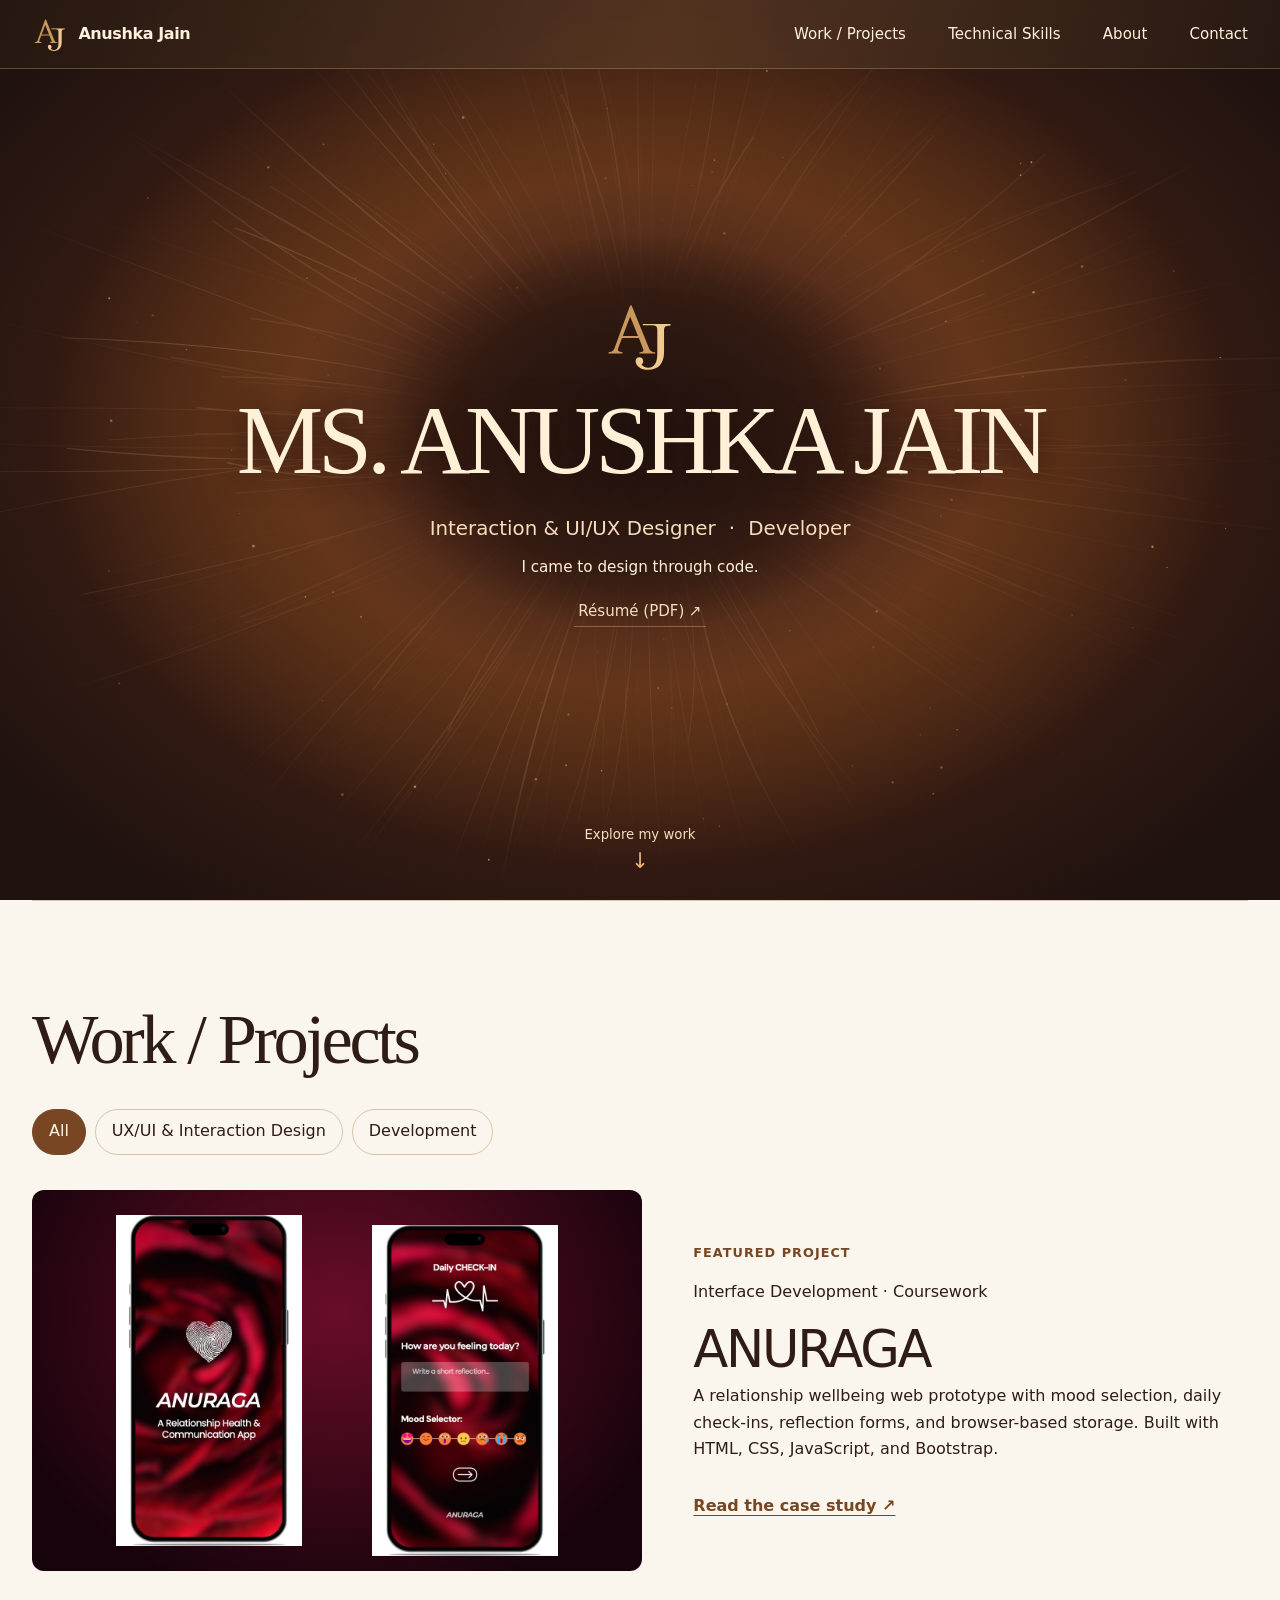
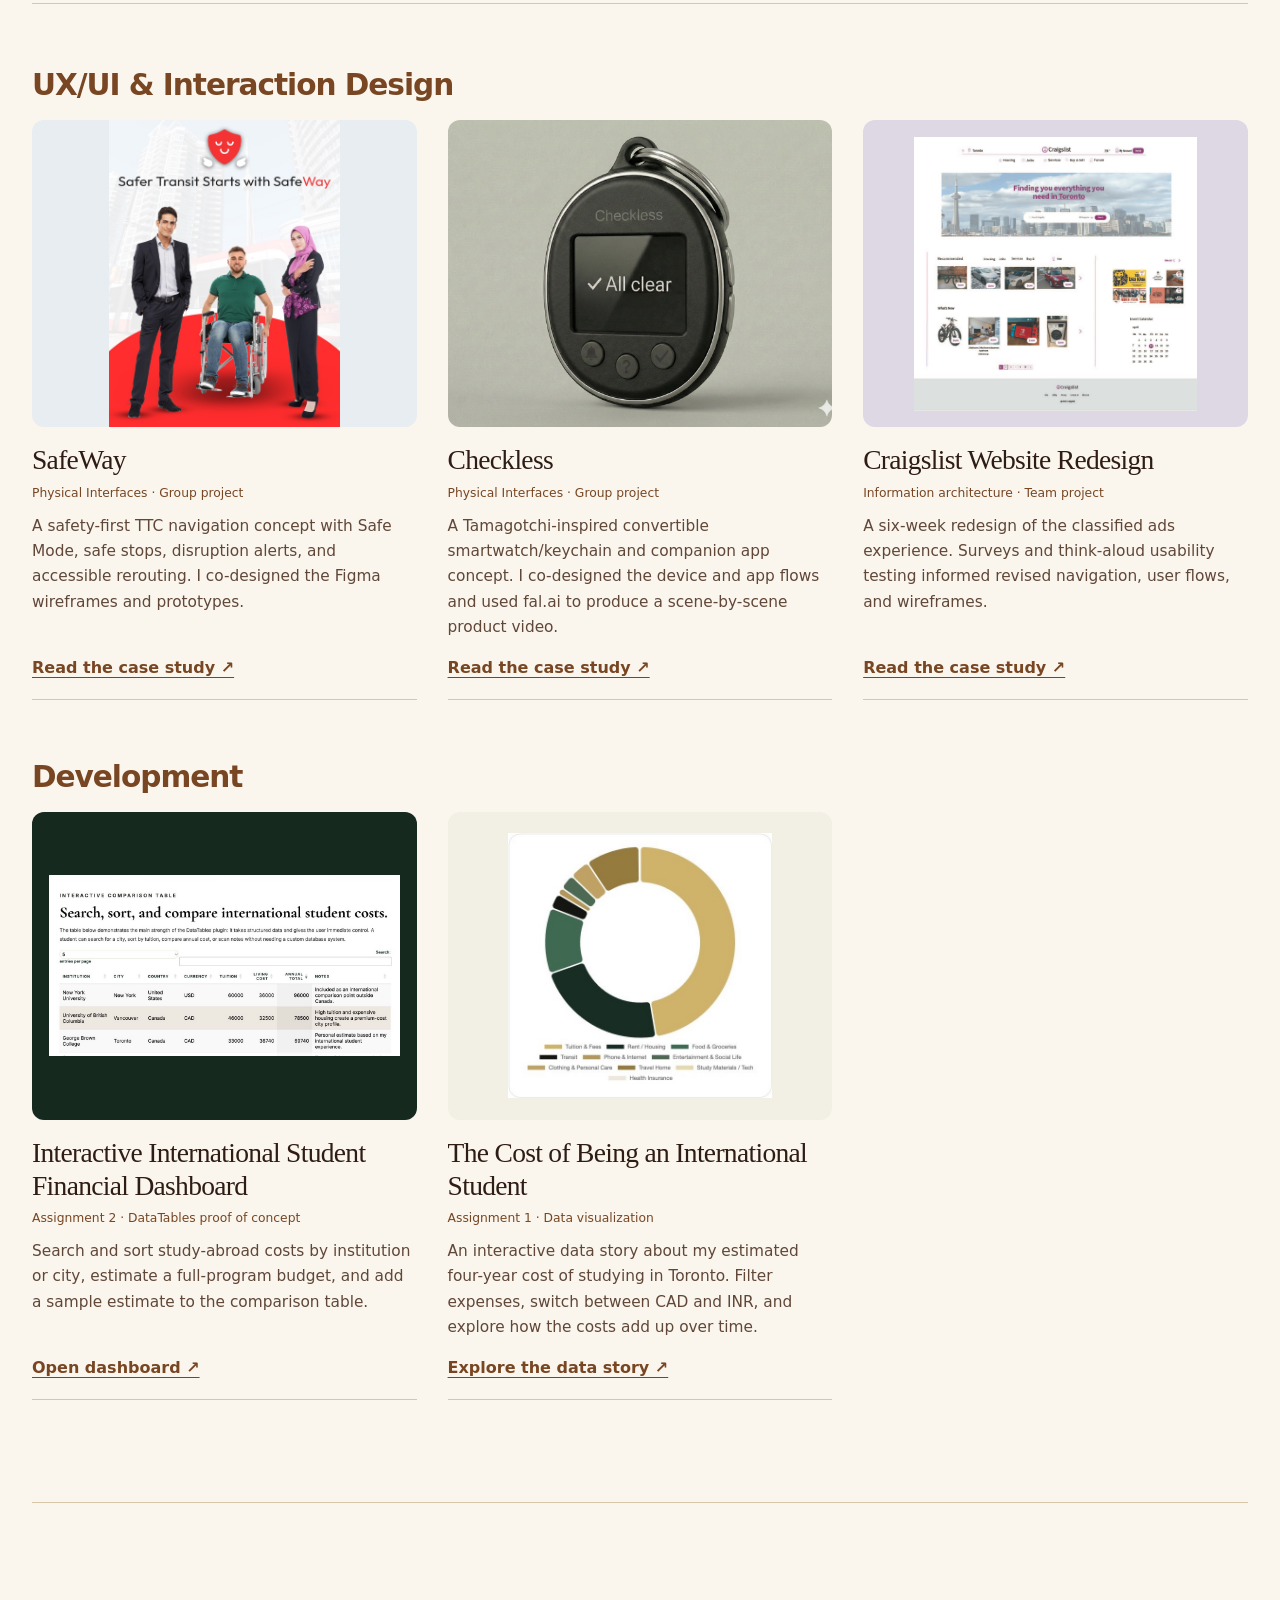
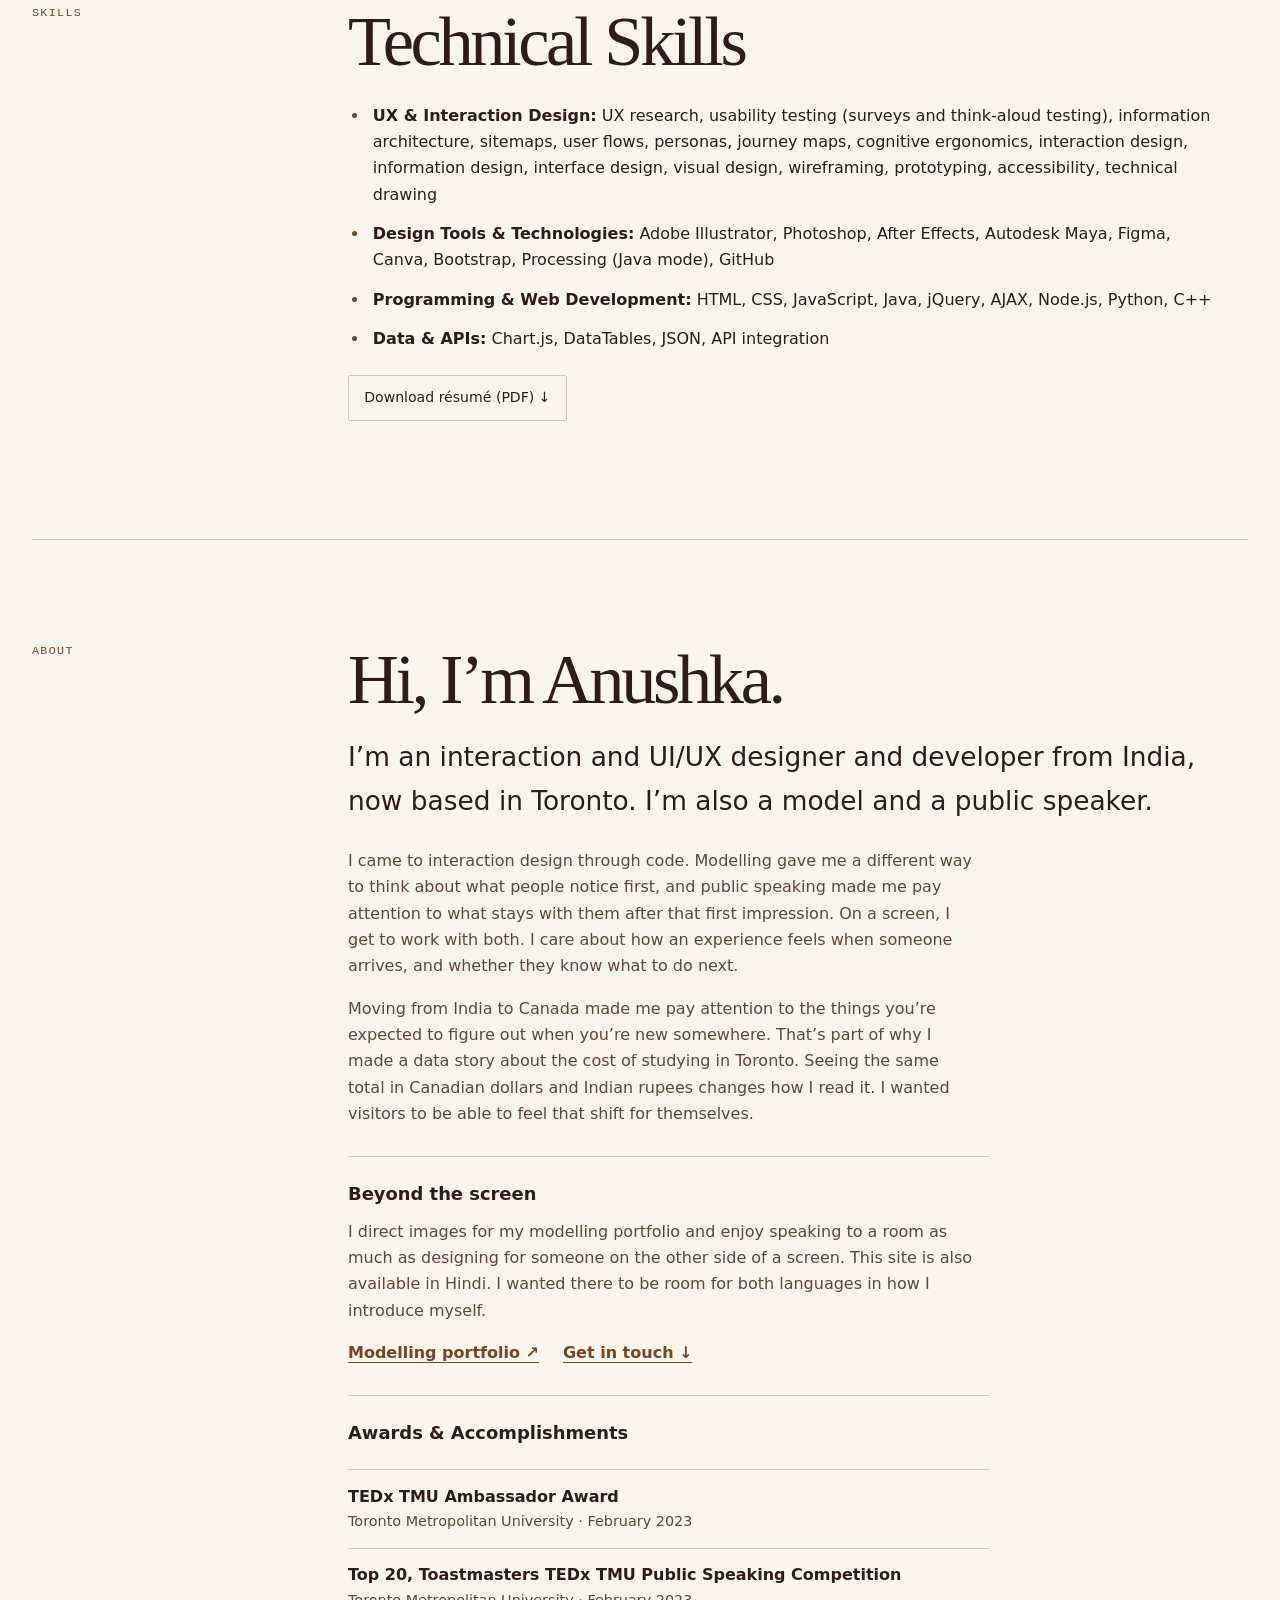
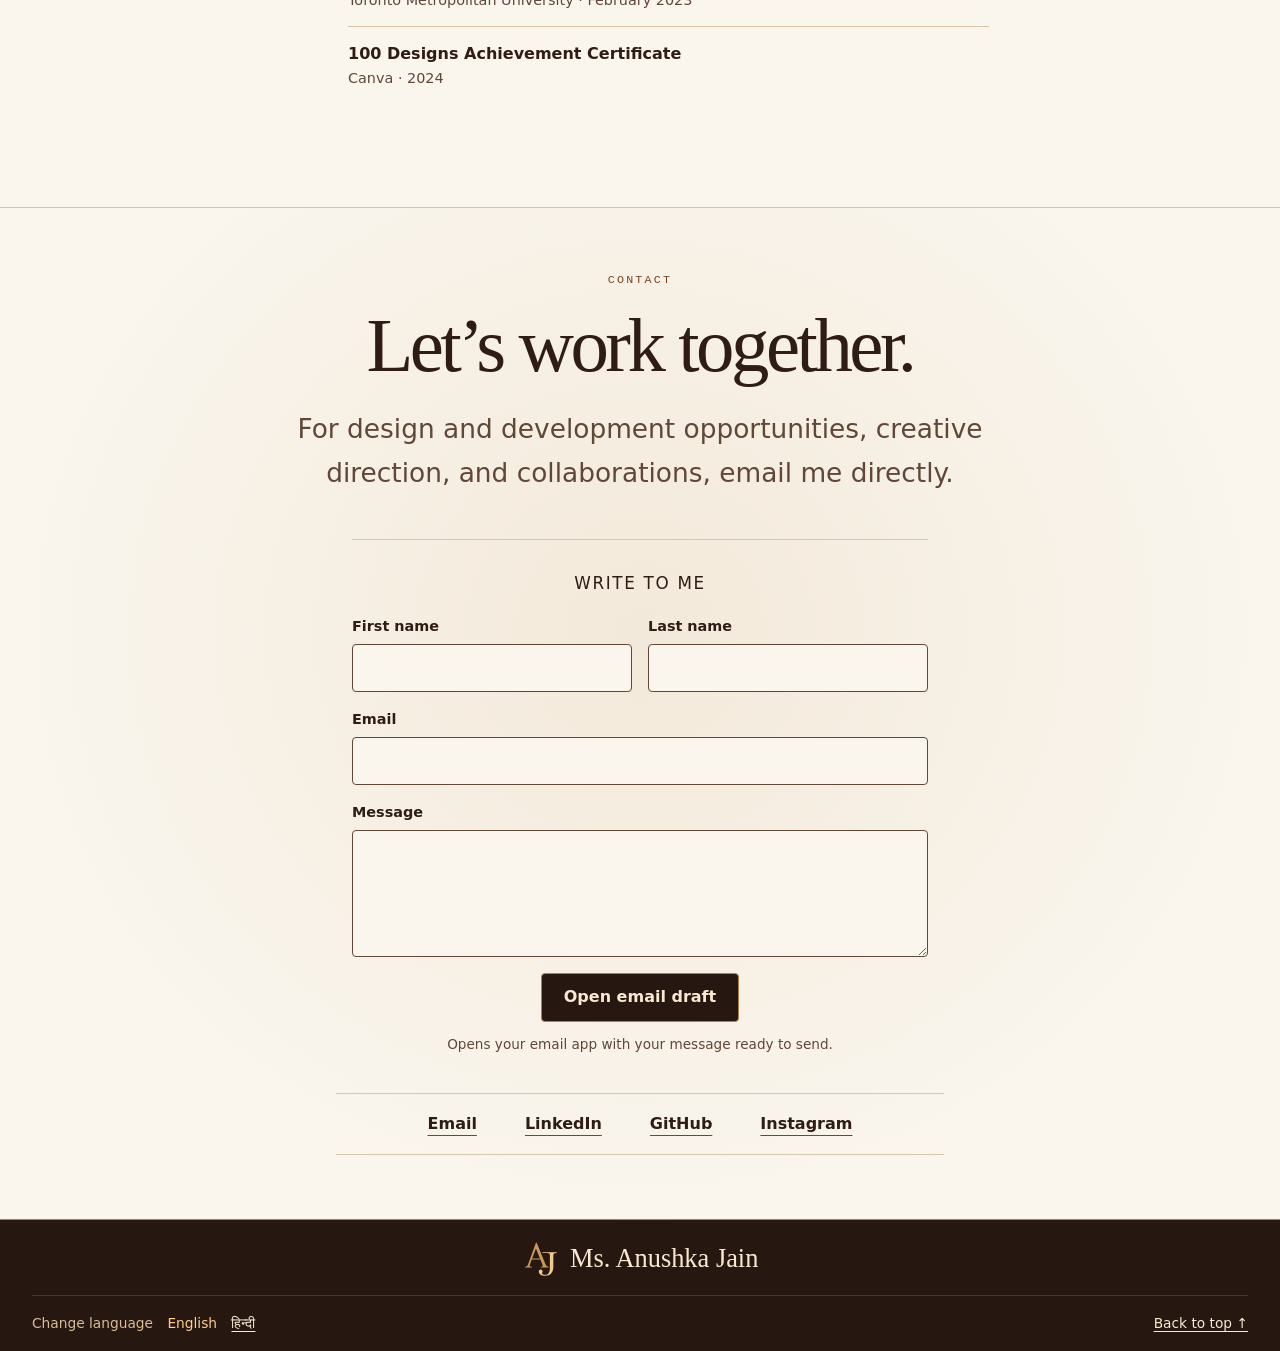
==== commit 2890ab86: "Remove résumé from portfolio navigation" ====
--- a/index.html
+++ b/index.html
@@ -34,7 +34,6 @@
       <a href="#work">Work / Projects</a>
       <a href="#skills">Technical Skills</a>
       <a href="#about">About</a>
-      <a href="assets/anushka-jain-resume.pdf">Résumé</a>
       <a href="#contact">Contact</a>
     </nav>
   </div>
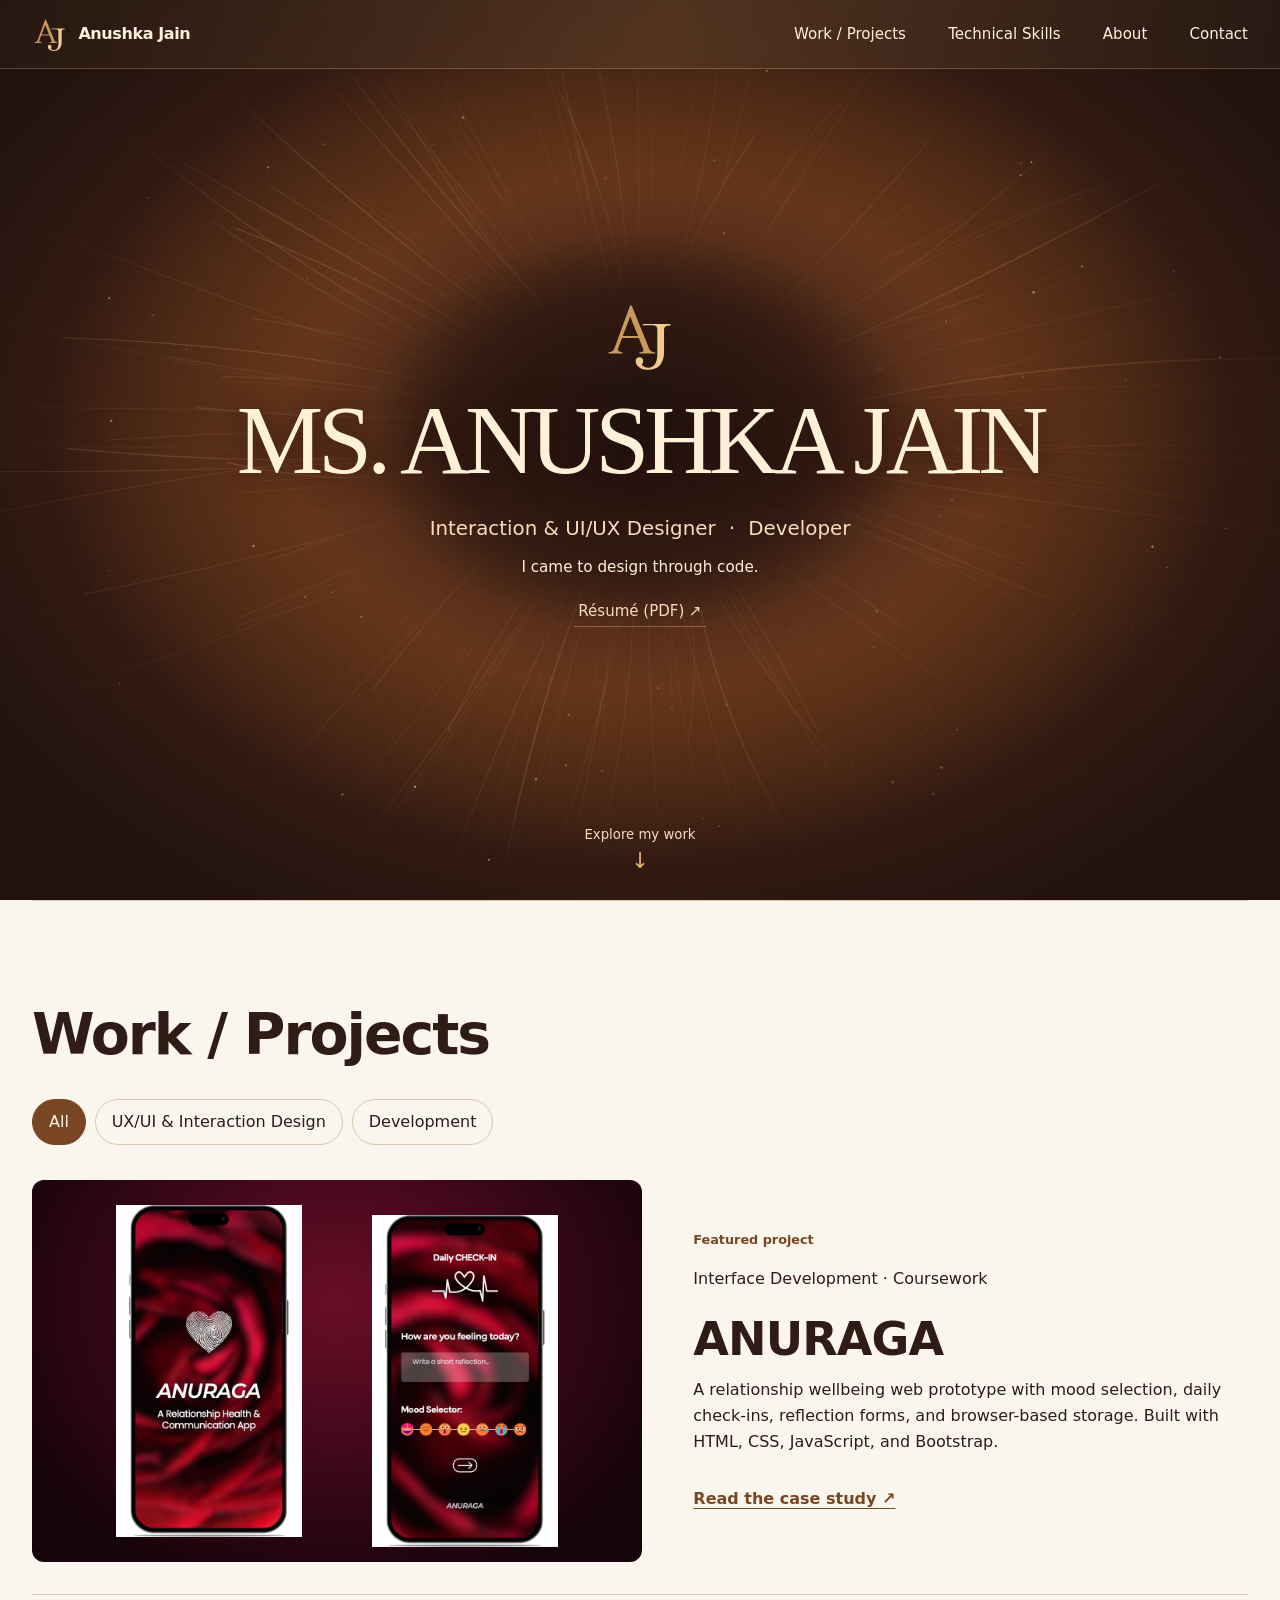
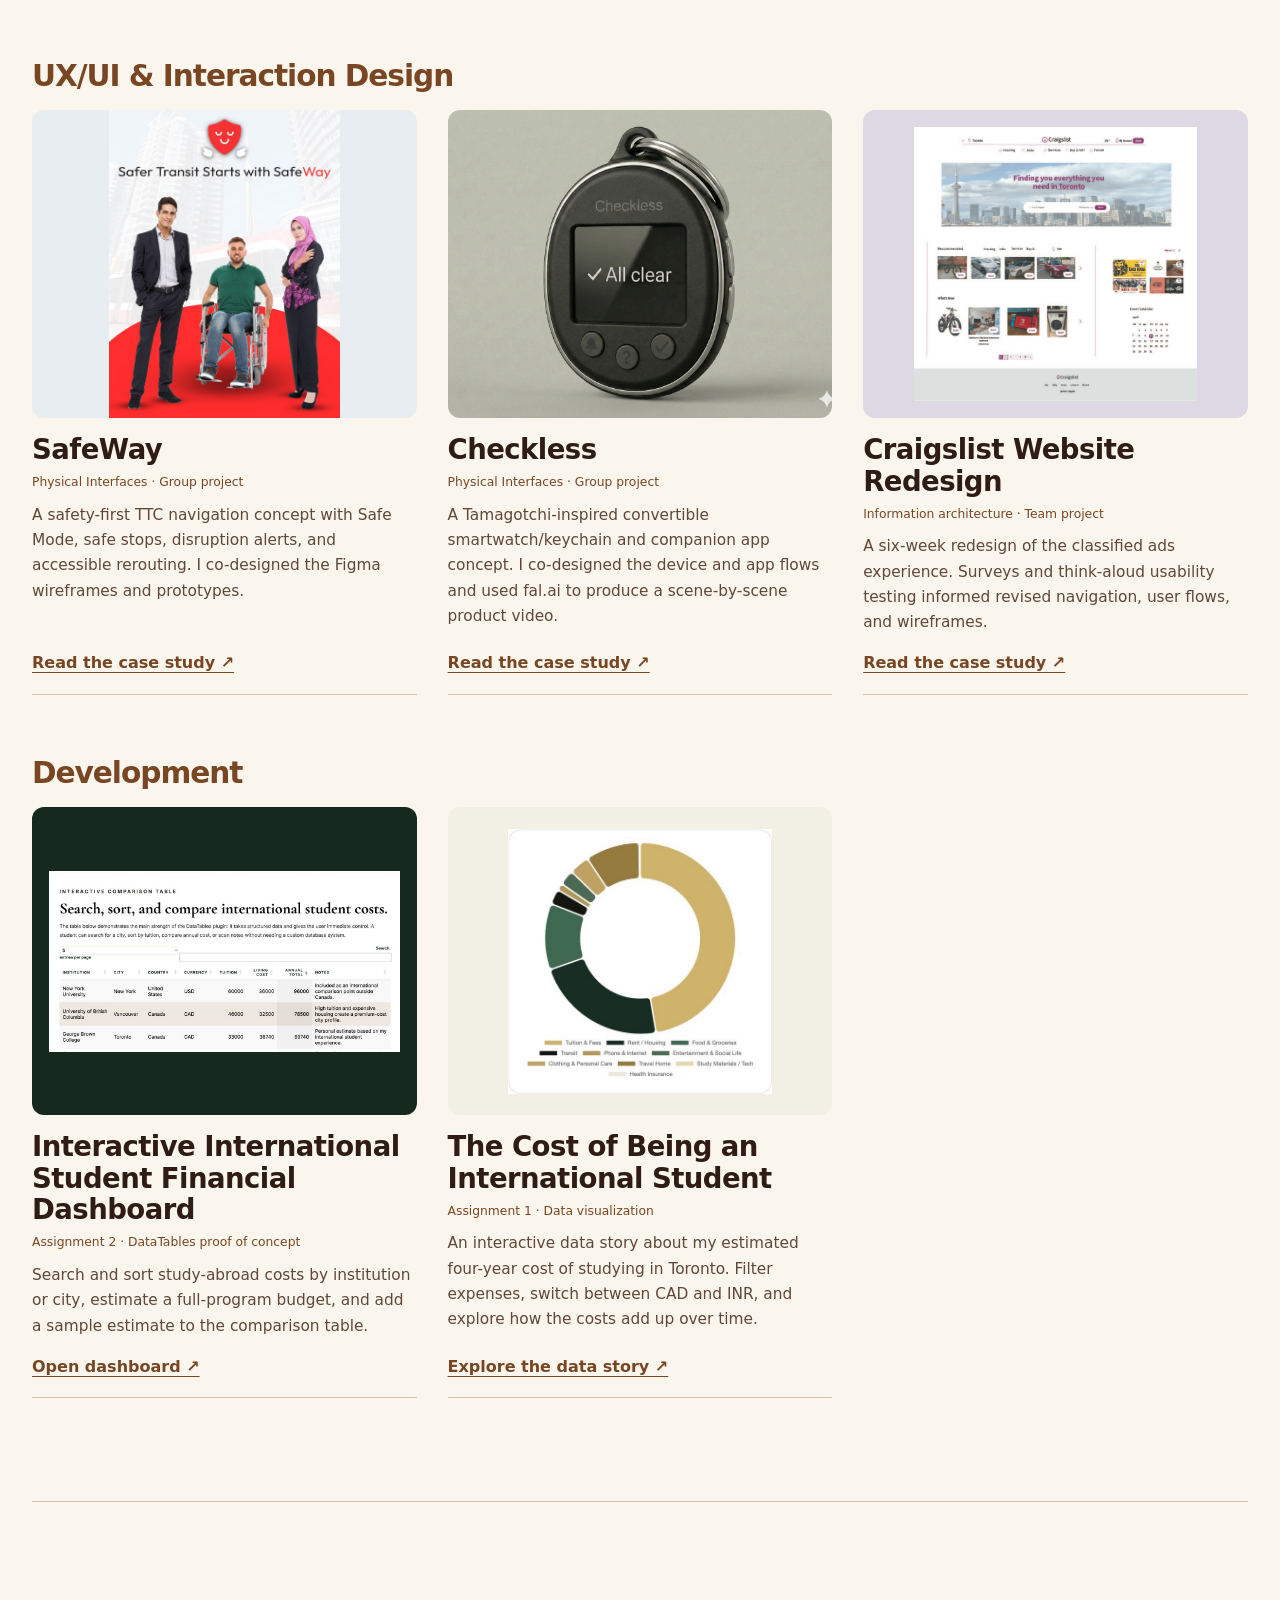
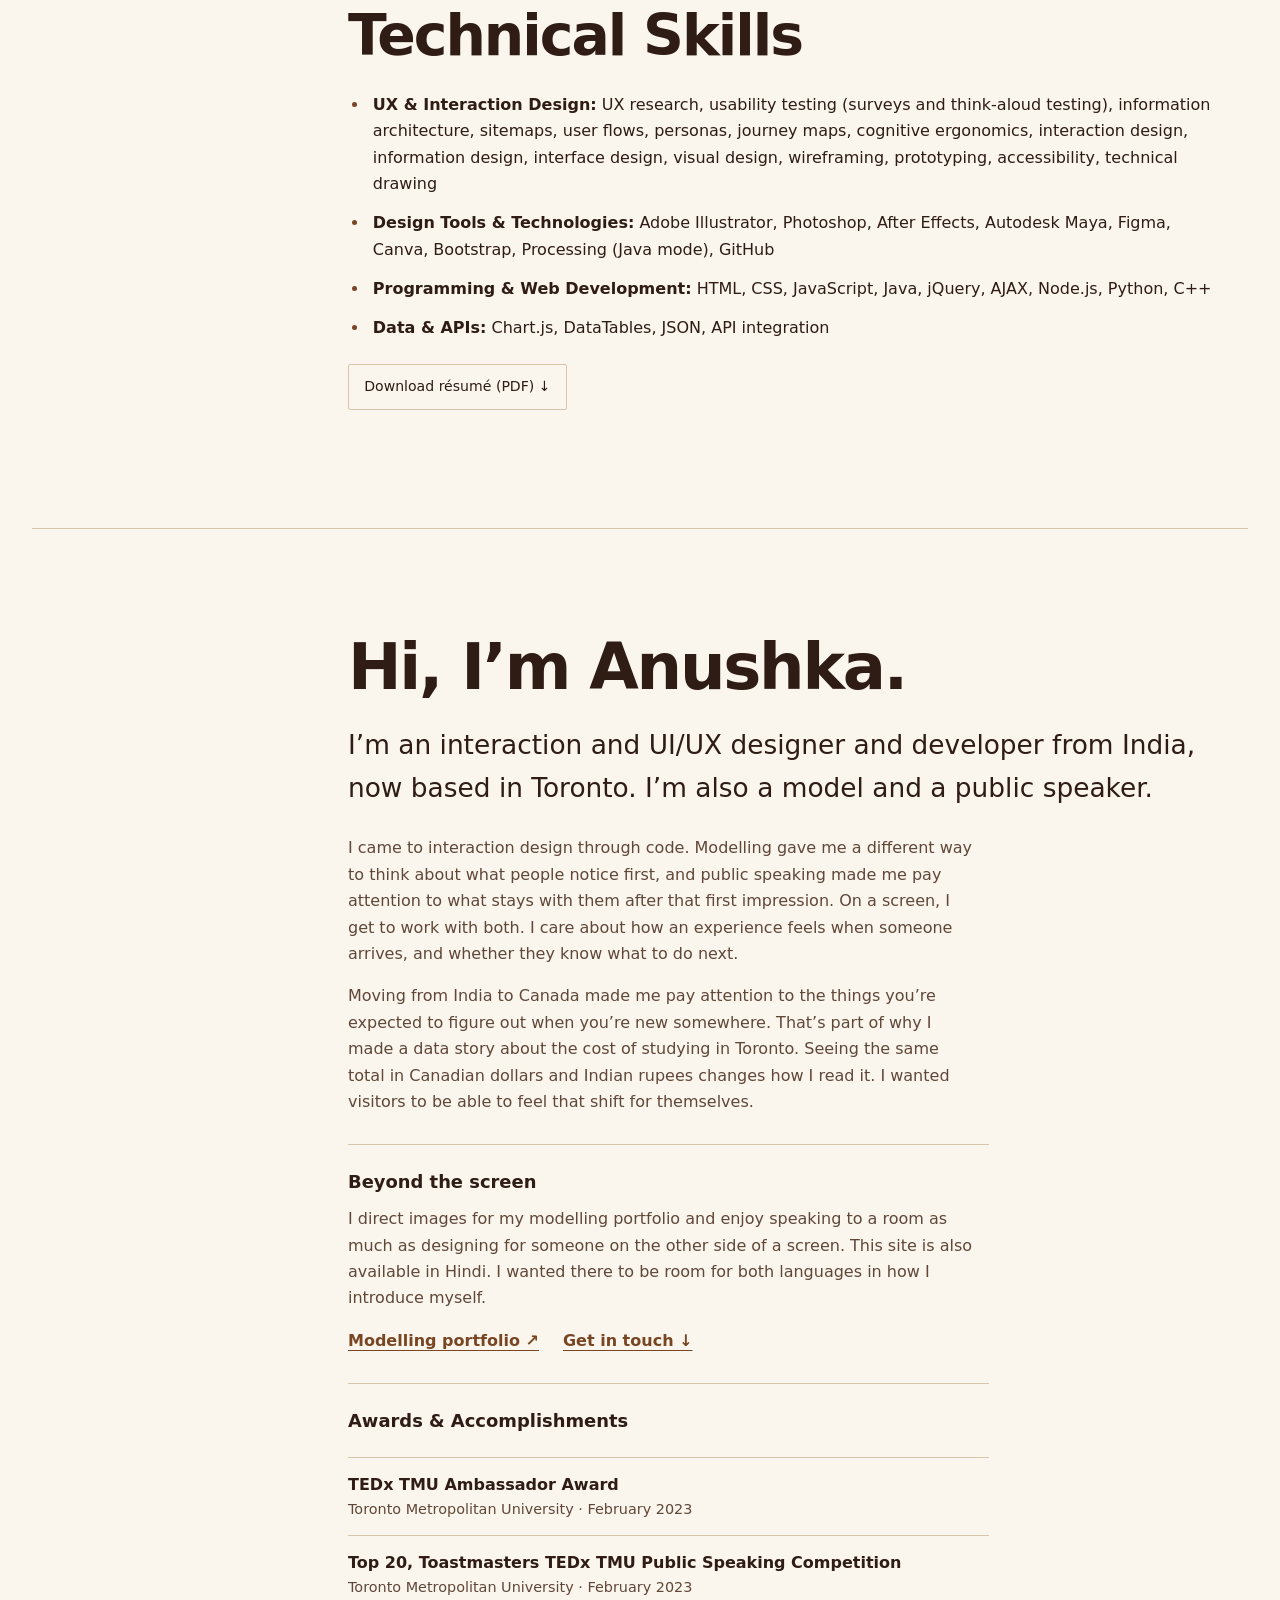
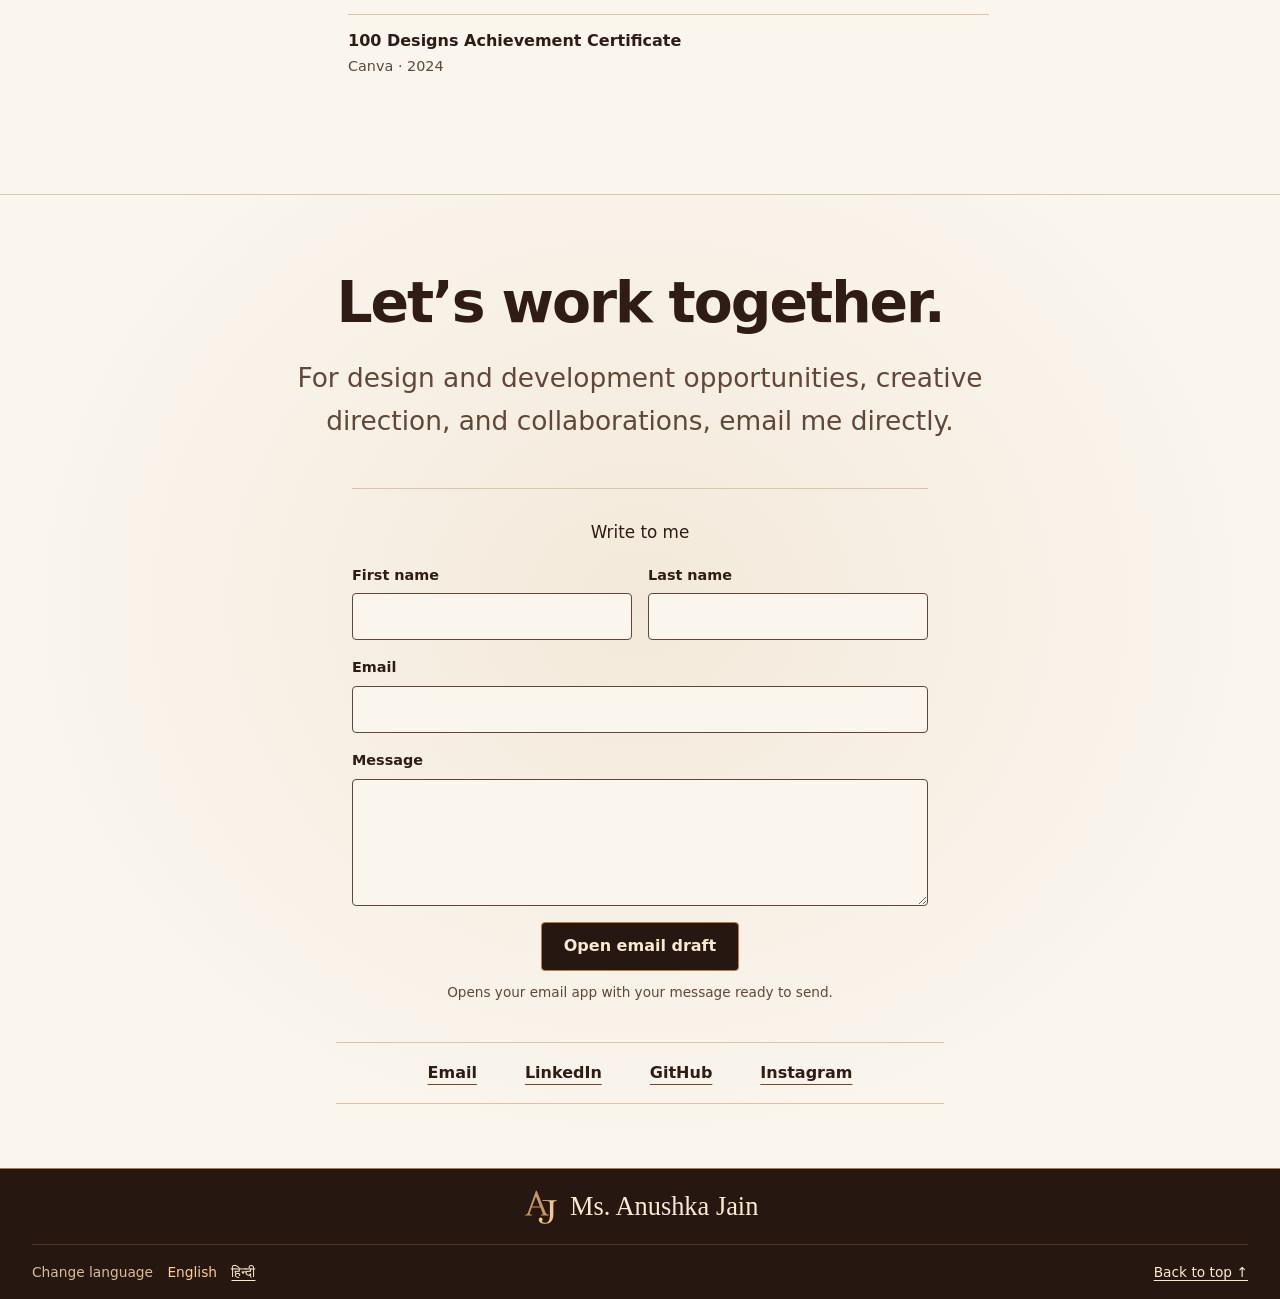
==== commit 9b1c41dc: "Refine portfolio typography around the signature" ====
--- a/index.html
+++ b/index.html
@@ -24,6 +24,7 @@
 <script src="gallery-filter.js" defer></script>
 <script defer src="contact-form.js"></script>
 <link rel="stylesheet" href="about-story.css">
+<link rel="stylesheet" href="portfolio-type.css">
 </head>
 <body>
 <a class="skip" href="#main">Skip to content</a>
@@ -73,7 +74,7 @@
   </div>
 </section>
 <section class="split wrap" id="skills" aria-labelledby="skills-title">
-  <p class="label">Skills</p><div><h2 id="skills-title">Technical Skills</h2>
+  <div><h2 id="skills-title">Technical Skills</h2>
     <ul class="skill-list">
       <li><strong>UX &amp; Interaction Design:</strong> UX research, usability testing (surveys and think-aloud testing), information architecture, sitemaps, user flows, personas, journey maps, cognitive ergonomics, interaction design, information design, interface design, visual design, wireframing, prototyping, accessibility, technical drawing</li>
       <li><strong>Design Tools &amp; Technologies:</strong> Adobe Illustrator, Photoshop, After Effects, Autodesk Maya, Figma, Canva, Bootstrap, Processing (Java mode), GitHub</li>
@@ -84,7 +85,6 @@
   </div>
 </section>
 <section class="split wrap" id="about" aria-labelledby="about-title">
-  <p class="label">About</p>
   <div class="about-story">
     <h2 id="about-title">Hi, I’m Anushka.</h2>
     <p class="large">I’m an interaction and UI/UX designer and developer from India, now based in Toronto. I’m also a model and a public speaker.</p>
@@ -109,7 +109,6 @@
 </section>
 <section class="contact contact-close" id="contact" aria-labelledby="contact-title">
   <div class="contact-inner wrap">
-    <p class="label">Contact</p>
     <h2 id="contact-title">Let’s work together.</h2>
     <p class="large">For design and development opportunities, creative direction, and collaborations, email me directly.</p>
     <div class="contact-compose" hidden>
--- a/portfolio-type.css
+++ b/portfolio-type.css
@@ -0,0 +1,48 @@
+.section-top h2,
+.split h2,
+.contact-inner h2 {
+  font-family: var(--sans);
+  font-size: clamp(2rem, 4.5vw, 3.55rem);
+  font-weight: 650;
+  line-height: 1.12;
+  letter-spacing: -.035em;
+  text-wrap: balance;
+}
+
+#about h2 {
+  font-size: clamp(2.25rem, 5vw, 4.25rem);
+  font-weight: 600;
+}
+
+.split > div {
+  grid-column: 2;
+  min-width: 0;
+}
+
+.project-feature h3,
+.project-grid h4 {
+  font-family: var(--sans);
+  font-weight: 650;
+  letter-spacing: -.02em;
+  line-height: 1.15;
+}
+
+.project-feature h3 { font-size: clamp(1.8rem, 3.6vw, 3rem); }
+
+.project-feature-label,
+.contact-compose h3 {
+  letter-spacing: 0;
+  text-transform: none;
+}
+
+html[lang="hi"] .section-top h2,
+html[lang="hi"] .split h2,
+html[lang="hi"] .project-feature h3,
+html[lang="hi"] .project-grid h4 {
+  line-height: 1.35;
+  letter-spacing: 0;
+}
+
+@media (max-width: 700px) {
+  .split > div { grid-column: 1; }
+}
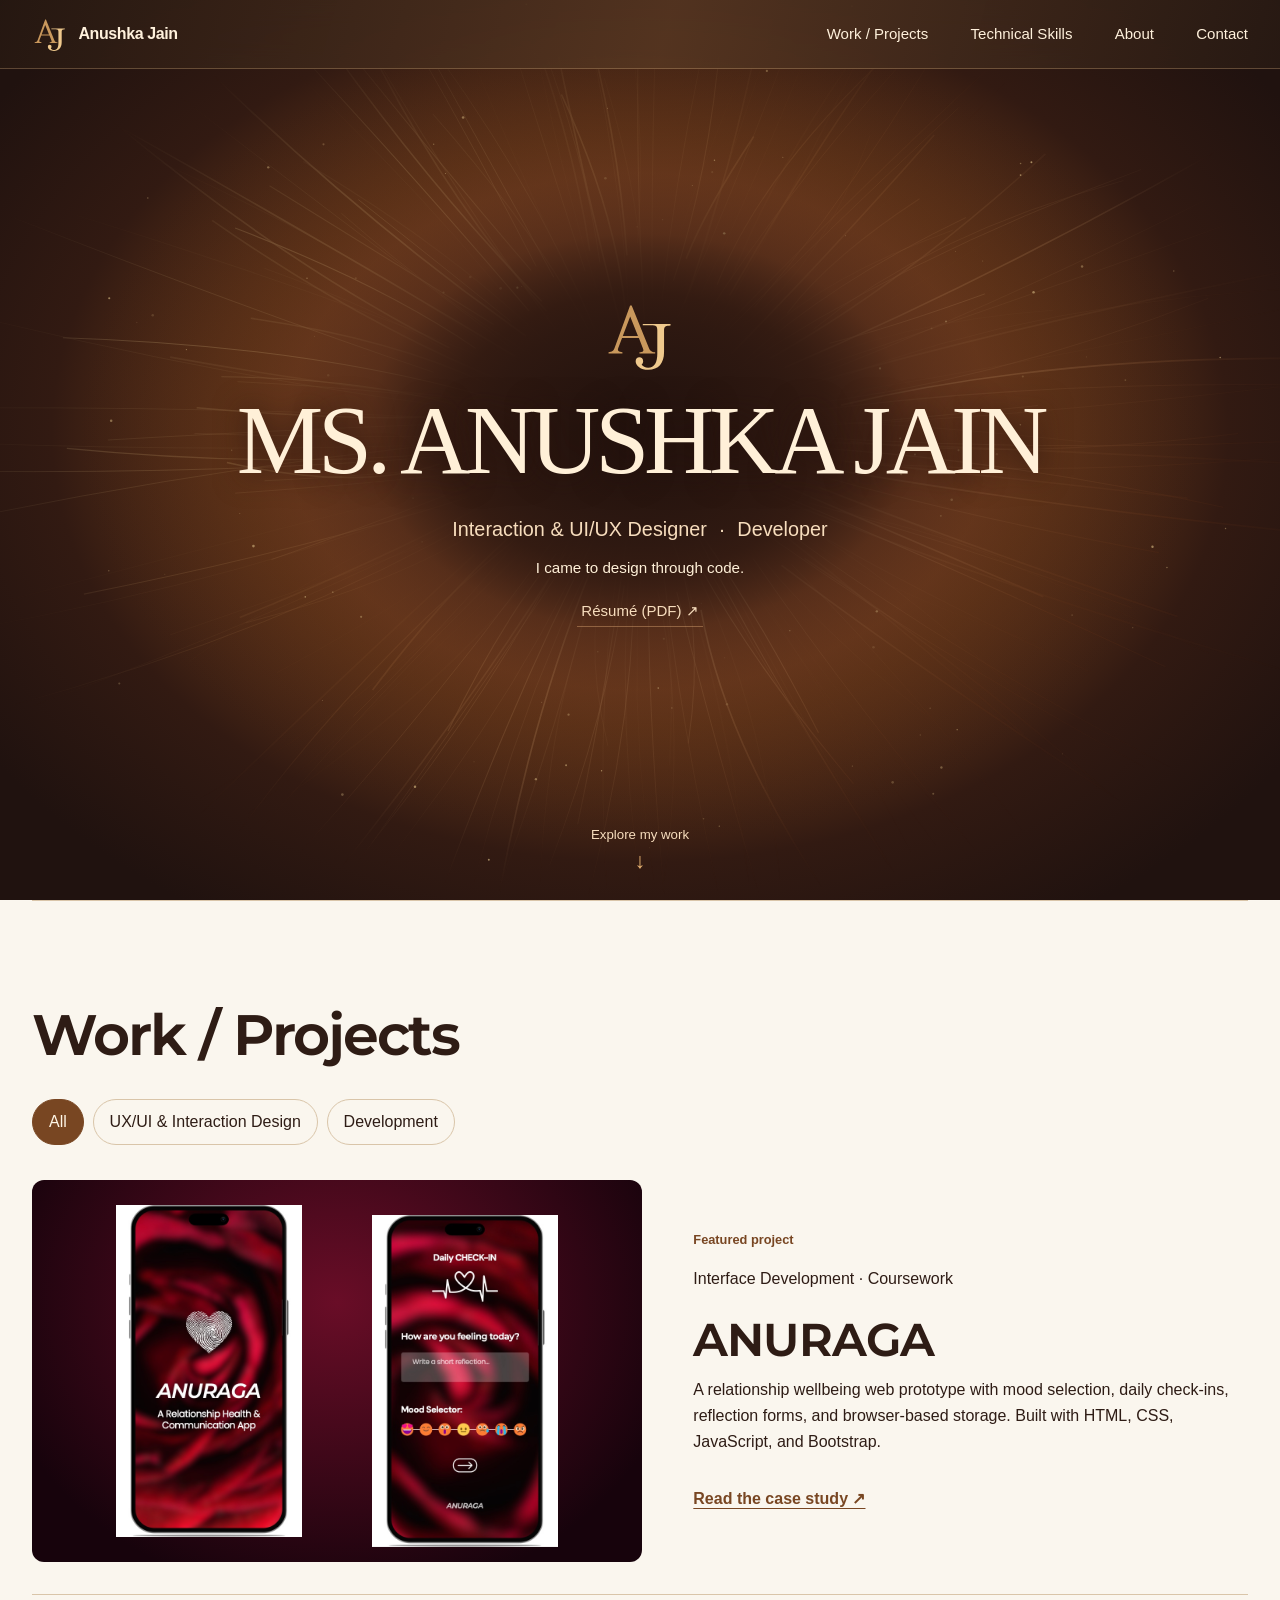
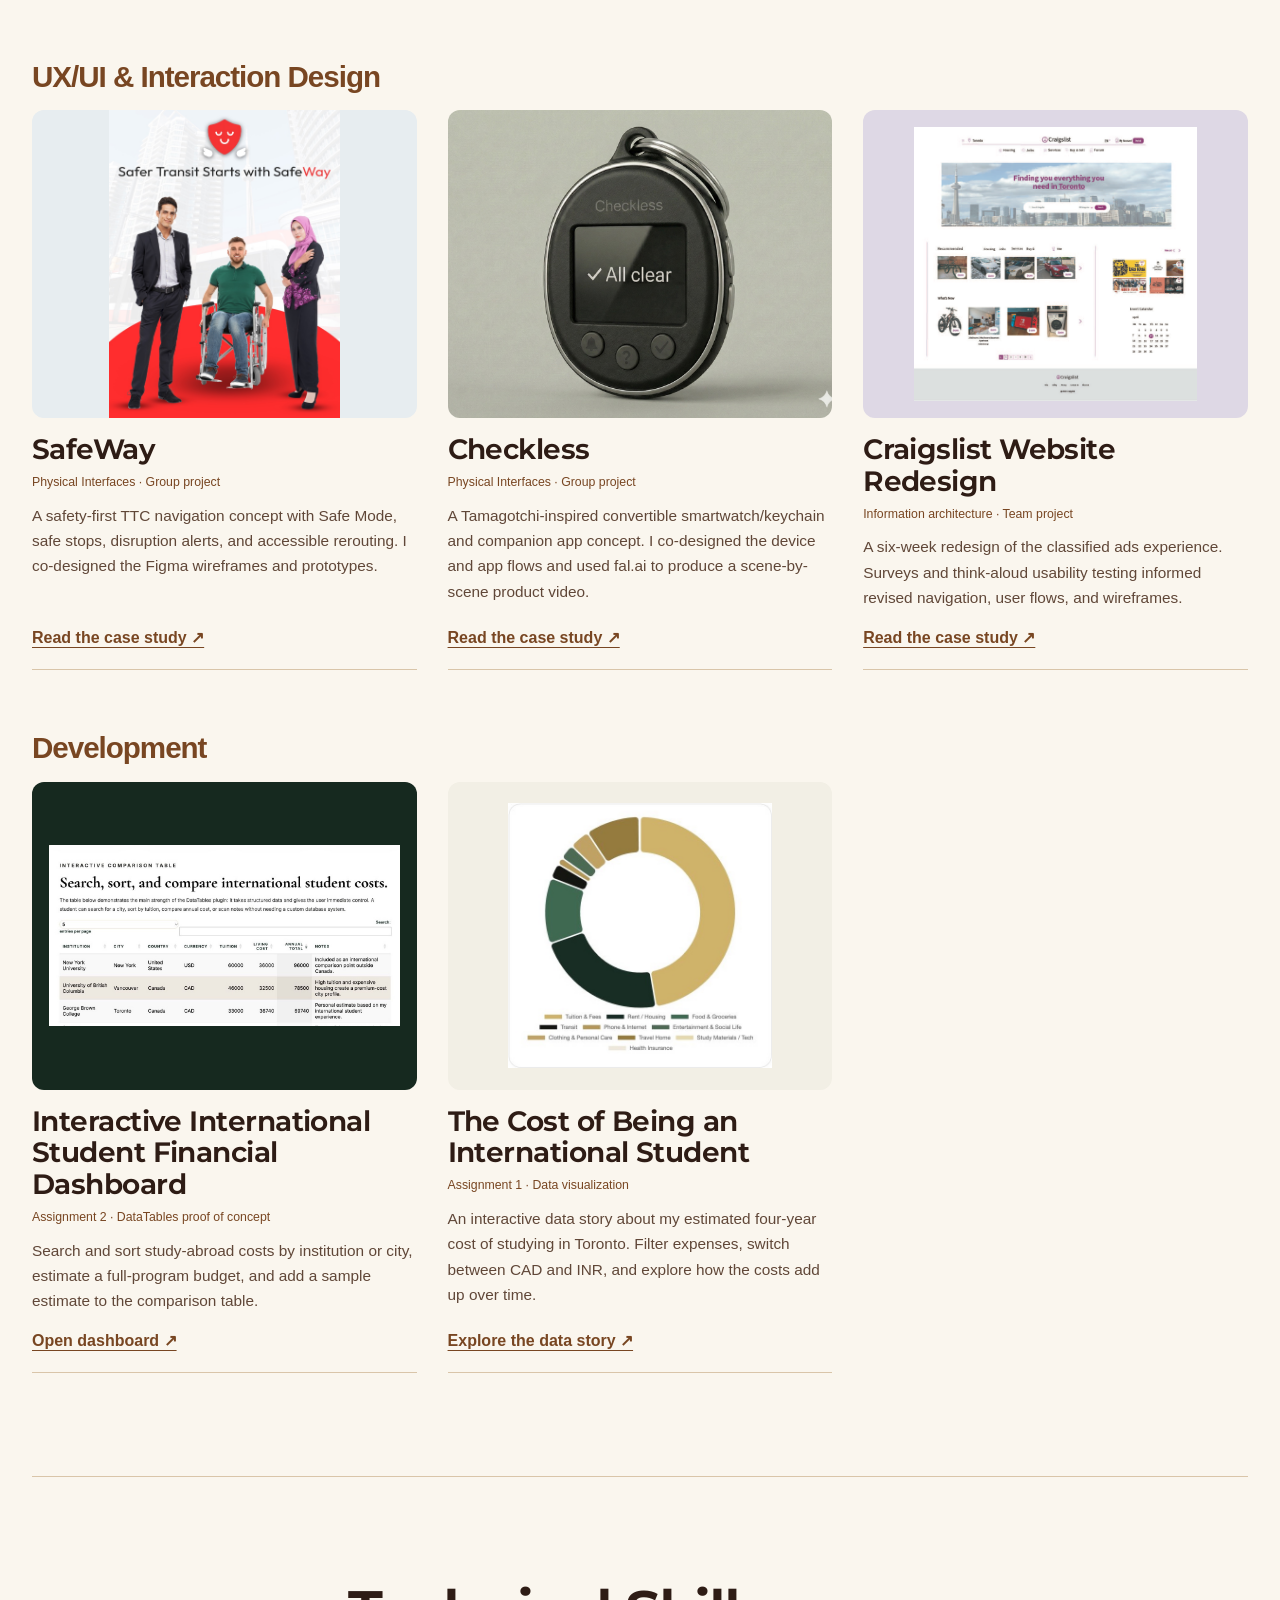
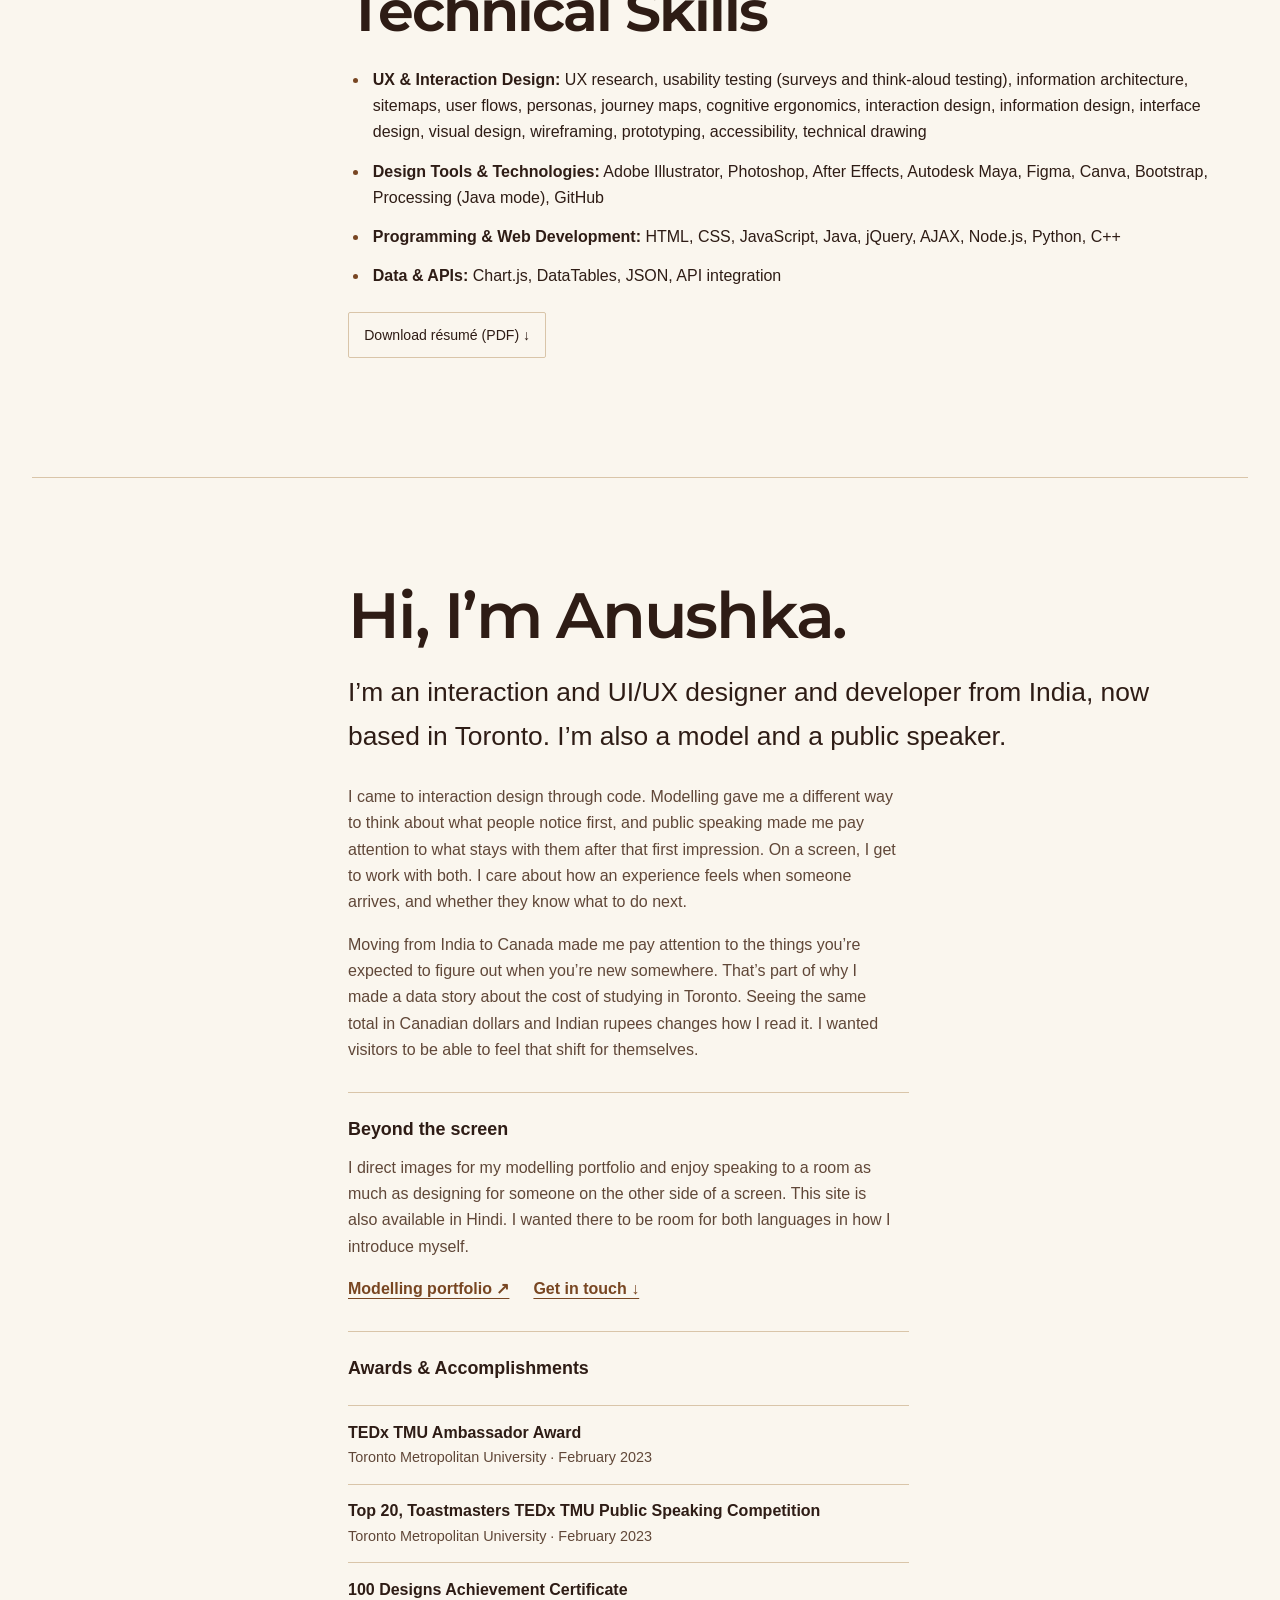
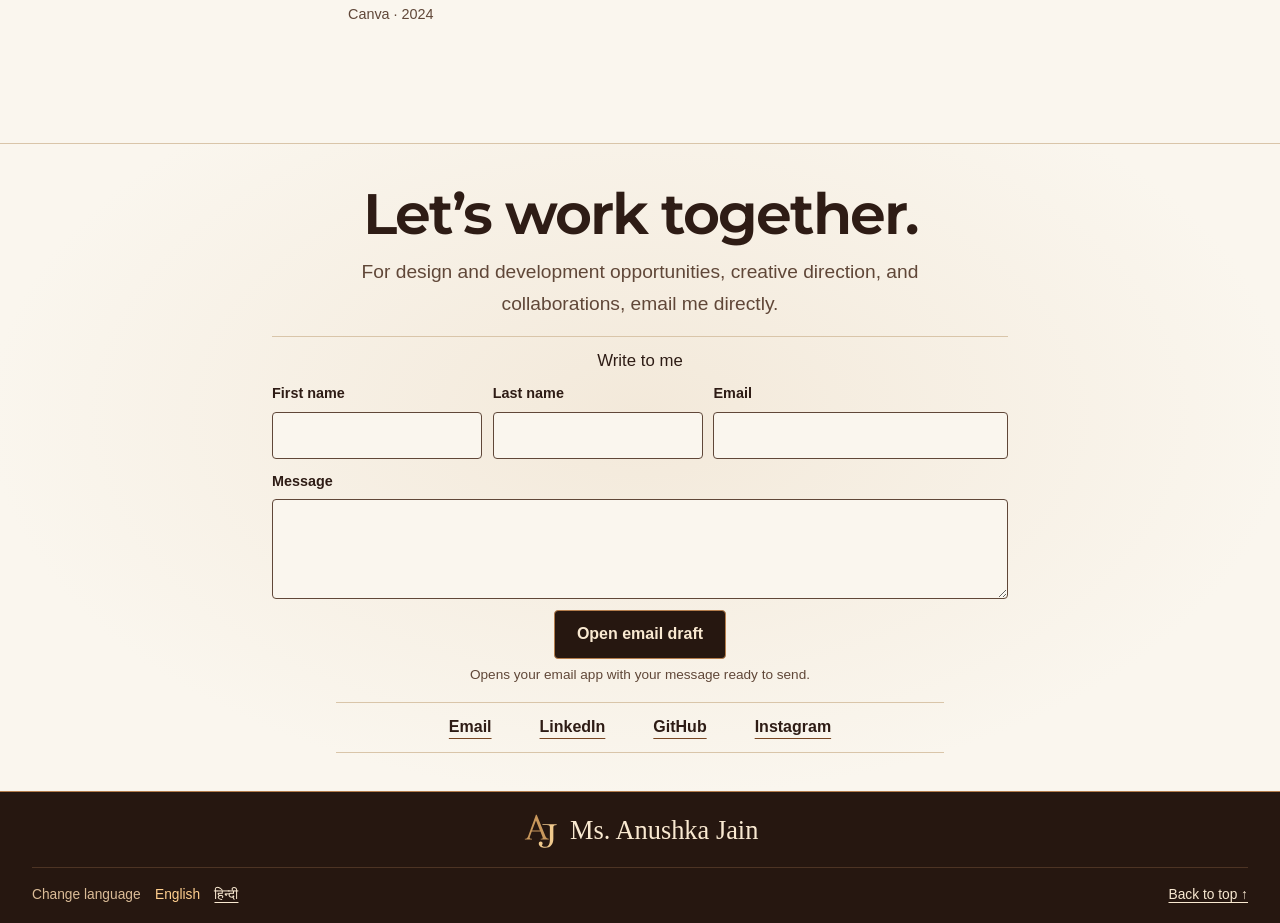
==== commit 183c6464: "Fit contact content together on desktop" ====
--- a/index.html
+++ b/index.html
@@ -16,7 +16,7 @@
 <link rel="stylesheet" href="brand-sections.css">
 <link rel="stylesheet" href="translucent-nav.css">
 <link rel="stylesheet" href="header-state.css">
-<link rel="stylesheet" href="signature-contact.css?v=contact-form">
+<link rel="stylesheet" href="signature-contact.css?v=compact-contact">
 <link rel="alternate" hreflang="en" href="./">
 <link rel="alternate" hreflang="hi" href="hindi.html">
 <link rel="stylesheet" href="project-gallery.css?v=work-order">
@@ -114,12 +114,12 @@
     <div class="contact-compose" hidden>
       <h3 id="contact-form-title">Write to me</h3>
       <form class="contact-form" aria-labelledby="contact-form-title" aria-describedby="contact-form-note">
-        <div class="contact-form-names">
+        <div class="contact-form-details">
           <label>First name<input name="firstName" autocomplete="given-name" maxlength="80" required></label>
           <label>Last name<input name="lastName" autocomplete="family-name" maxlength="80" required></label>
+          <label>Email<input type="email" name="email" autocomplete="email" maxlength="254" required></label>
         </div>
-        <label>Email<input type="email" name="email" autocomplete="email" maxlength="254" required></label>
-        <label>Message<textarea name="message" rows="4" required></textarea></label>
+        <label>Message<textarea name="message" rows="3" required></textarea></label>
         <button type="submit">Open email draft</button>
         <p id="contact-form-note">Opens your email app with your message ready to send.</p>
       </form>
--- a/signature-contact.css
+++ b/signature-contact.css
@@ -1,10 +1,10 @@
 .site-header[data-at-contact] .home-link,.site-header[data-at-contact] .header-name{visibility:hidden}
 .contact-close{border-top:1px solid var(--line);text-align:center;background:radial-gradient(ellipse at 50% 42%,var(--panel),var(--bg) 72%)}
-.contact-inner{padding-block:clamp(2.5rem,5vw,4.5rem)}
+.contact-inner{padding-block:clamp(1.5rem,3vw,2.5rem)}
 .contact-inner>.label{letter-spacing:.19em}
-.contact-inner h2{font-family:Georgia,"Times New Roman",serif;line-height:1.06;font-size:clamp(2.6rem,6vw,5rem);margin:.75rem 0 1.3rem}
-.contact-inner>.large{max-width:44ch;margin-inline:auto;color:var(--muted);text-wrap:pretty}
-.contact-inner .contact-directory{justify-content:center;margin:2.4rem auto 0;border-block:1px solid var(--line);width:min(100%,38rem);padding-block:.5rem;gap:.3rem clamp(.6rem,4vw,3rem)}
+.contact-inner h2{font-family:Georgia,"Times New Roman",serif;line-height:1.06;font-size:clamp(2.6rem,6vw,5rem);margin:0 0 .65rem}
+.contact-inner>.large{max-width:62ch;margin:0 auto;font-size:clamp(1rem,2vw,1.2rem);color:var(--muted);text-wrap:pretty}
+.contact-inner .contact-directory{justify-content:center;margin:1rem auto 0;border-block:1px solid var(--line);width:min(100%,38rem);padding-block:.15rem;gap:.3rem clamp(.6rem,4vw,3rem)}
 .closing-footer{text-align:center;background:#261710;color:#f9e9d1;border-top:1px solid #b47d4c}
 .closing-signature{display:inline-flex;align-items:center;gap:.65rem;margin:0 auto;padding:1.15rem .5rem;text-decoration:none;color:inherit;font:clamp(1.25rem,2.8vw,1.65rem)/1.15 Georgia,"Times New Roman",serif}
 .closing-signature:hover,.closing-utility a:hover{color:#ffcf8e}
@@ -26,24 +26,24 @@
 @media(prefers-reduced-motion:reduce){.arrival::before{transition:none}}
 
 .contact-compose {
-  width: min(100%, 36rem);
-  margin: clamp(1.7rem, 4vw, 2.8rem) auto 0;
-  padding-top: clamp(1.35rem, 3vw, 2rem);
+  width: min(100%, 46rem);
+  margin: 1rem auto 0;
+  padding-top: .75rem;
   border-top: 1px solid var(--line);
 }
 .contact-compose h3 {
-  margin: 0 0 1.2rem;
+  margin: 0 0 .65rem;
   font-size: 1.05rem;
   line-height: 1.4;
   letter-spacing: .1em;
   text-transform: uppercase;
 }
-.contact-form, .contact-form-names {
+.contact-form, .contact-form-details {
   display: grid;
-  gap: 1rem;
+  gap: .65rem;
 }
 .contact-form { text-align: left; }
-.contact-form-names { grid-template-columns: repeat(2, minmax(0, 1fr)); }
+.contact-form-details { grid-template-columns: repeat(2, minmax(0, 1fr)); }
 .contact-form label {
   display: grid;
   gap: .35rem;
@@ -84,6 +84,12 @@
   font-size: .85rem;
   text-align: center;
 }
+@media (min-width: 700px) {
+  .contact-form-details { grid-template-columns: repeat(2, minmax(0, 1fr)) minmax(0, 1.4fr); }
+}
+@media (401px <= width < 700px) {
+  .contact-form-details label:last-child { grid-column: 1 / -1; }
+}
 @media (max-width: 400px) {
-  .contact-form-names { grid-template-columns: 1fr; }
+  .contact-form-details { grid-template-columns: 1fr; }
 }
--- a/portfolio-type.css
+++ b/portfolio-type.css
@@ -1,7 +1,14 @@
+@import url("https://fonts.googleapis.com/css2?family=Montserrat:wght@600;650;700&display=swap");
+
+:root:lang(en) {
+  --sans: Arial, Helvetica, sans-serif;
+  --section-heading: "Montserrat", Arial, Helvetica, sans-serif;
+}
+
 .section-top h2,
 .split h2,
 .contact-inner h2 {
-  font-family: var(--sans);
+  font-family: var(--section-heading, var(--sans));
   font-size: clamp(2rem, 4.5vw, 3.55rem);
   font-weight: 650;
   line-height: 1.12;
@@ -21,7 +28,7 @@
 
 .project-feature h3,
 .project-grid h4 {
-  font-family: var(--sans);
+  font-family: var(--section-heading, var(--sans));
   font-weight: 650;
   letter-spacing: -.02em;
   line-height: 1.15;
@@ -46,3 +53,8 @@
 @media (max-width: 700px) {
   .split > div { grid-column: 1; }
 }
+
+
+html[lang="en"] :is(.ux-hero h1, .ux-section h2) {
+  font-family: var(--section-heading);
+}
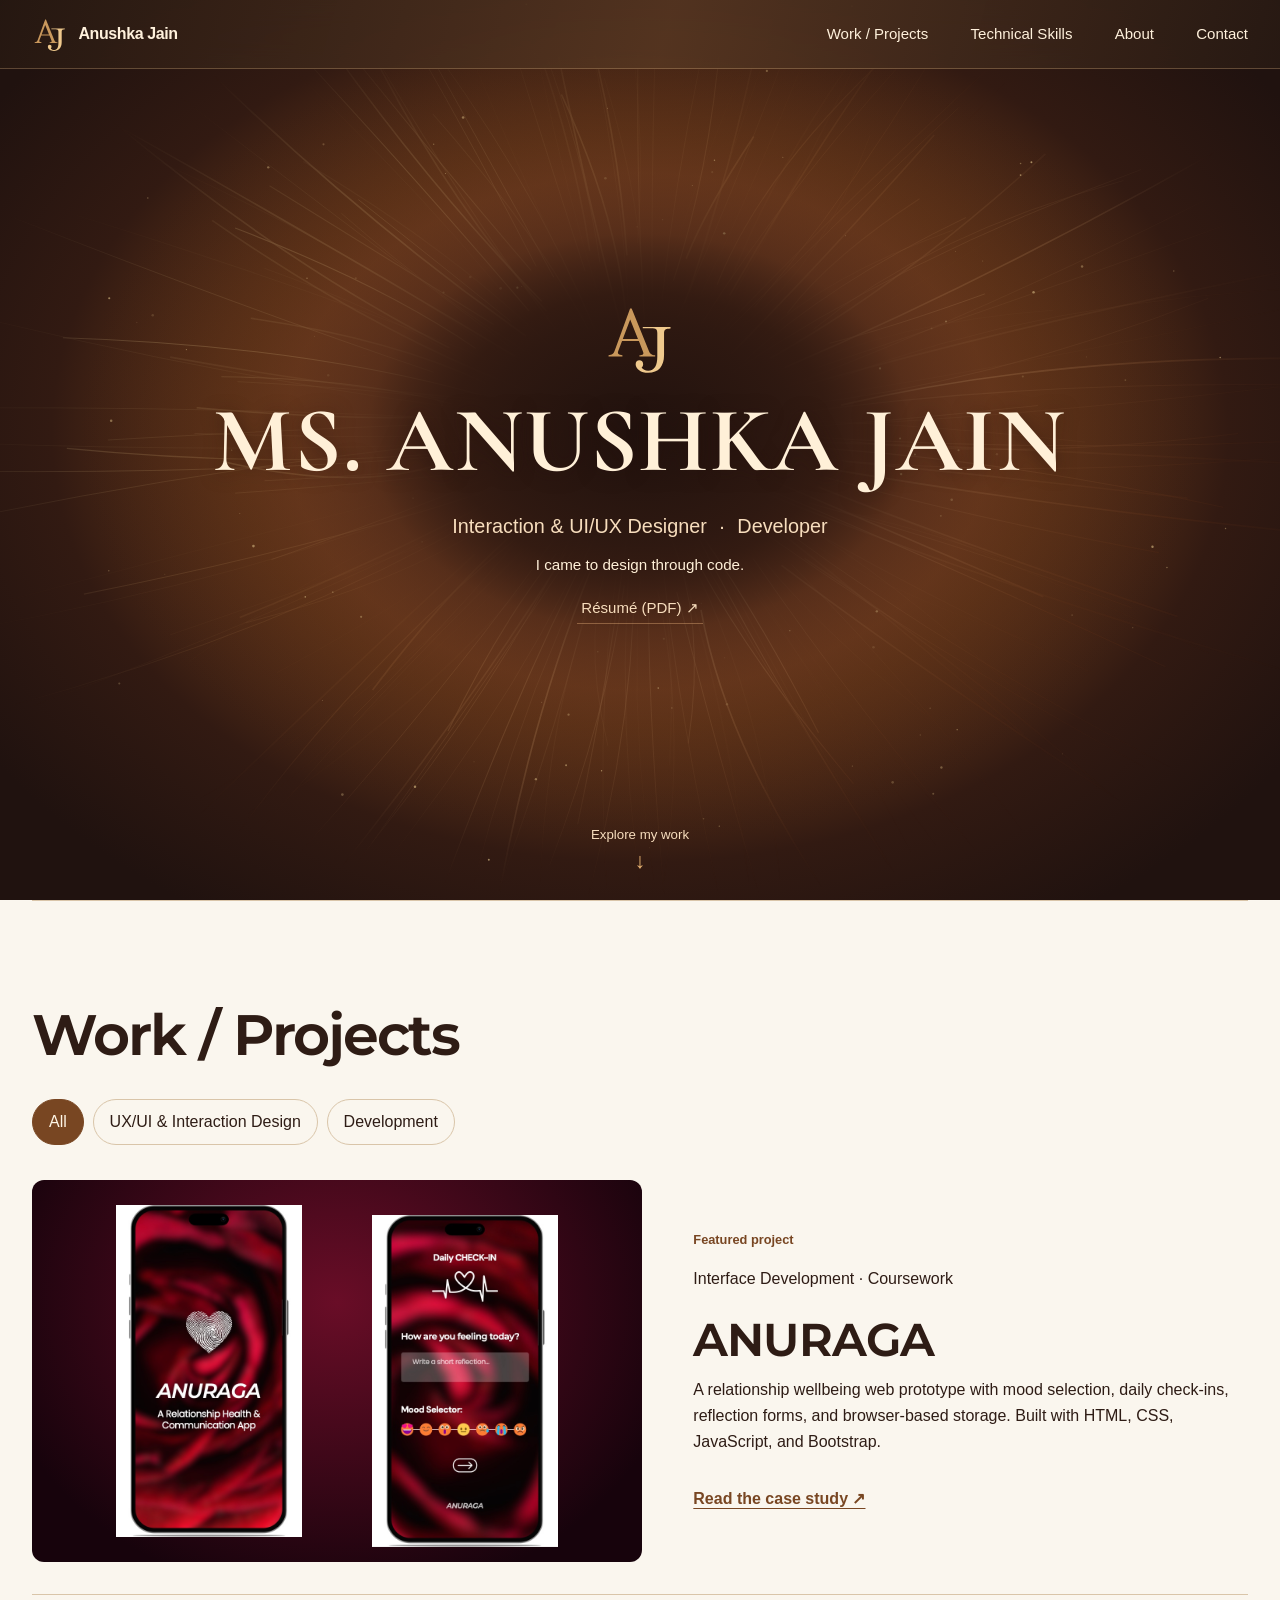
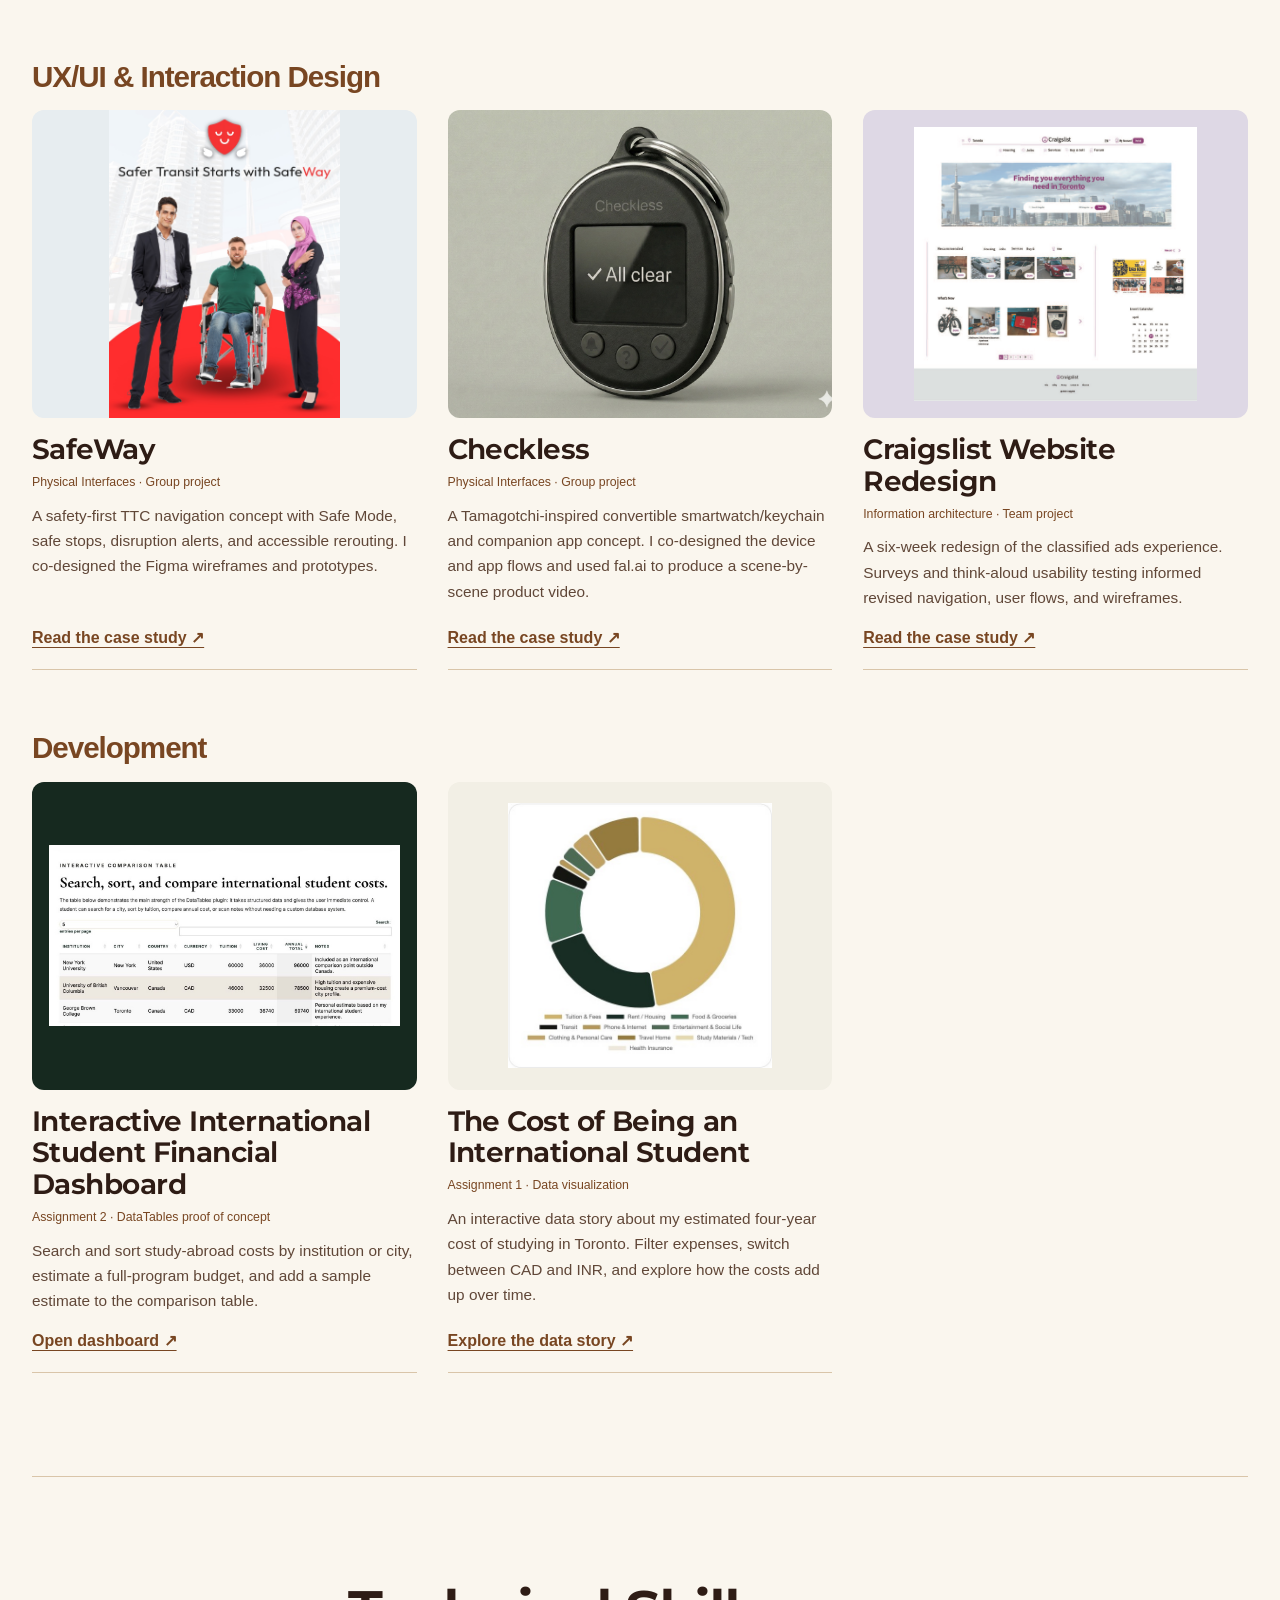
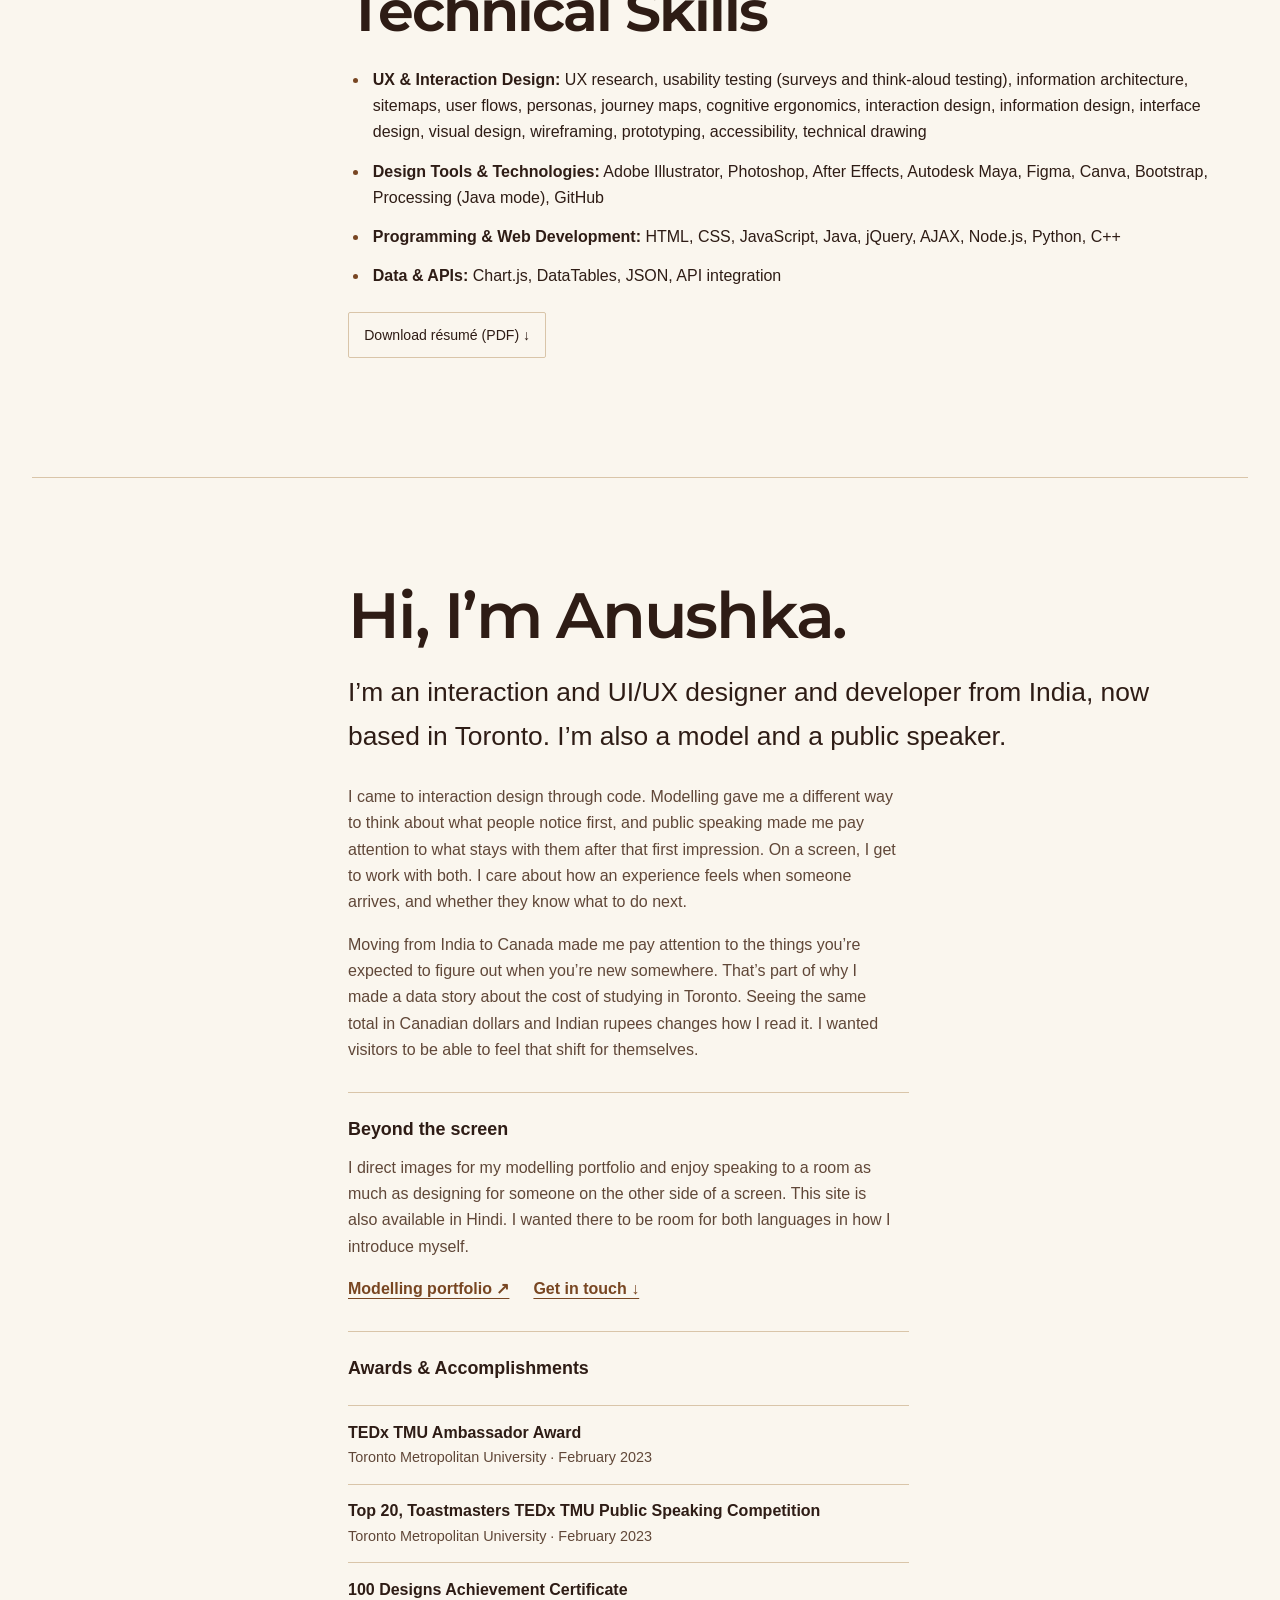
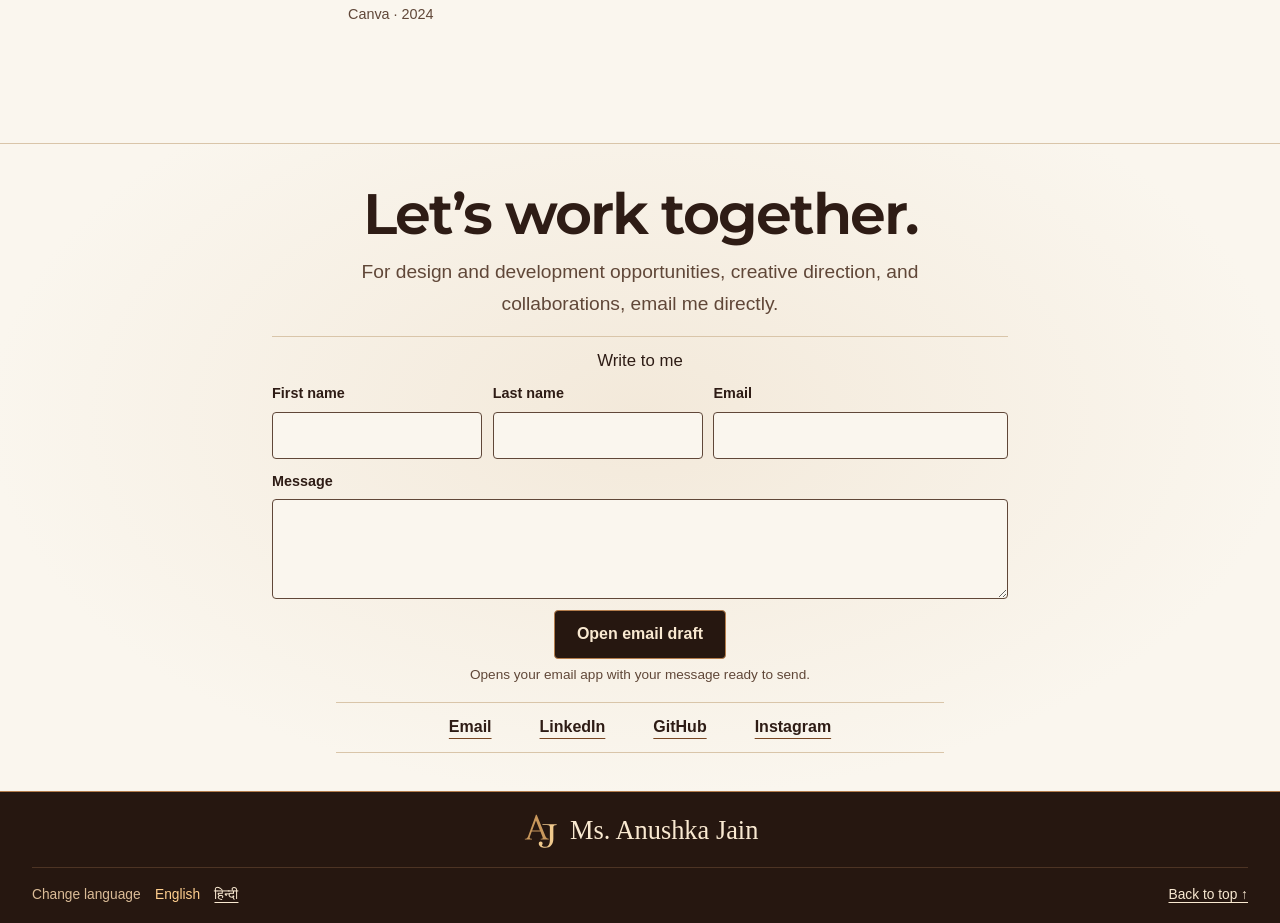
==== commit bee72c20: "Refine homepage signature typography" ====
--- a/index.html
+++ b/index.html
@@ -25,6 +25,8 @@
 <script defer src="contact-form.js"></script>
 <link rel="stylesheet" href="about-story.css">
 <link rel="stylesheet" href="portfolio-type.css">
+<link rel="stylesheet" href="signature-name.css">
+<script src="font-preview.js"></script>
 </head>
 <body>
 <a class="skip" href="#main">Skip to content</a>
@@ -44,7 +46,7 @@
   <div class="aura" aria-hidden="true"></div>
   <div class="landing-content wrap">
     <div class="signature-mark" aria-hidden="true"><img src="assets/aj-interlock.svg" alt="" width="70" height="70"><span class="signature-shine"></span><span class="signature-spark"></span></div>
-    <h1 id="title">Ms. Anushka Jain</h1>
+    <h1 class="signature-name" id="title">Ms. Anushka Jain</h1>
     <p class="landing-role">Interaction &amp; UI/UX Designer <span aria-hidden="true">·</span> Developer</p>
     <p class="landing-intro">I came to design through code.</p>
     <div class="secondary"><a href="assets/anushka-jain-resume.pdf">Résumé (PDF) ↗</a></div>
--- a/signature-name.css
+++ b/signature-name.css
@@ -0,0 +1,18 @@
+@import url("https://fonts.googleapis.com/css2?family=Cormorant+Garamond:wght@700&display=swap");
+
+html[lang="en"] .landing .signature-name {
+  max-width: none;
+  font-family: "Cormorant Garamond", Georgia, serif;
+  font-size: clamp(1.5rem, 7.2vw, 9rem);
+  white-space: nowrap;
+  font-weight: 700;
+  line-height: 1.04;
+  letter-spacing: .018em;
+  text-shadow: 0 2px 18px #27120c80;
+}
+
+@media (max-width: 540px) {
+  html[lang="en"] .landing .signature-name {
+    font-size: clamp(1rem, 7.2vw, 2.5rem);
+  }
+}
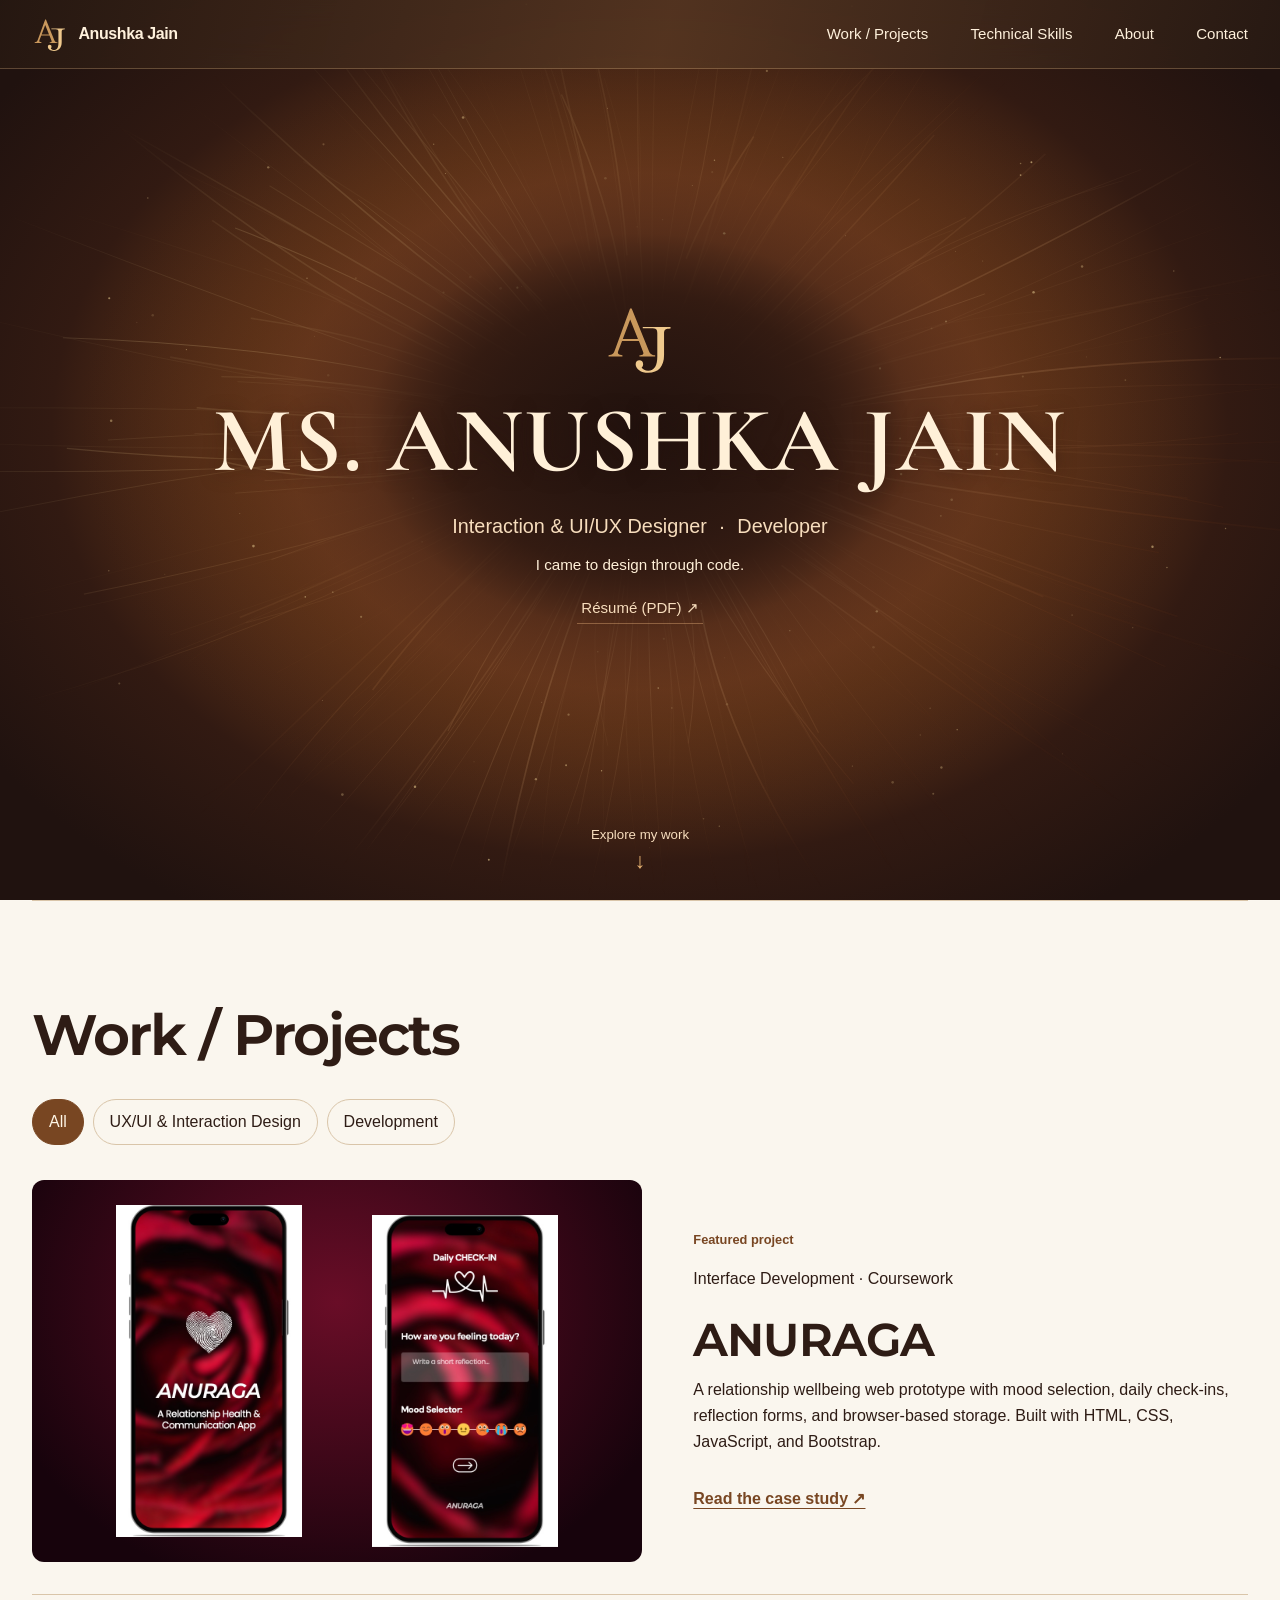
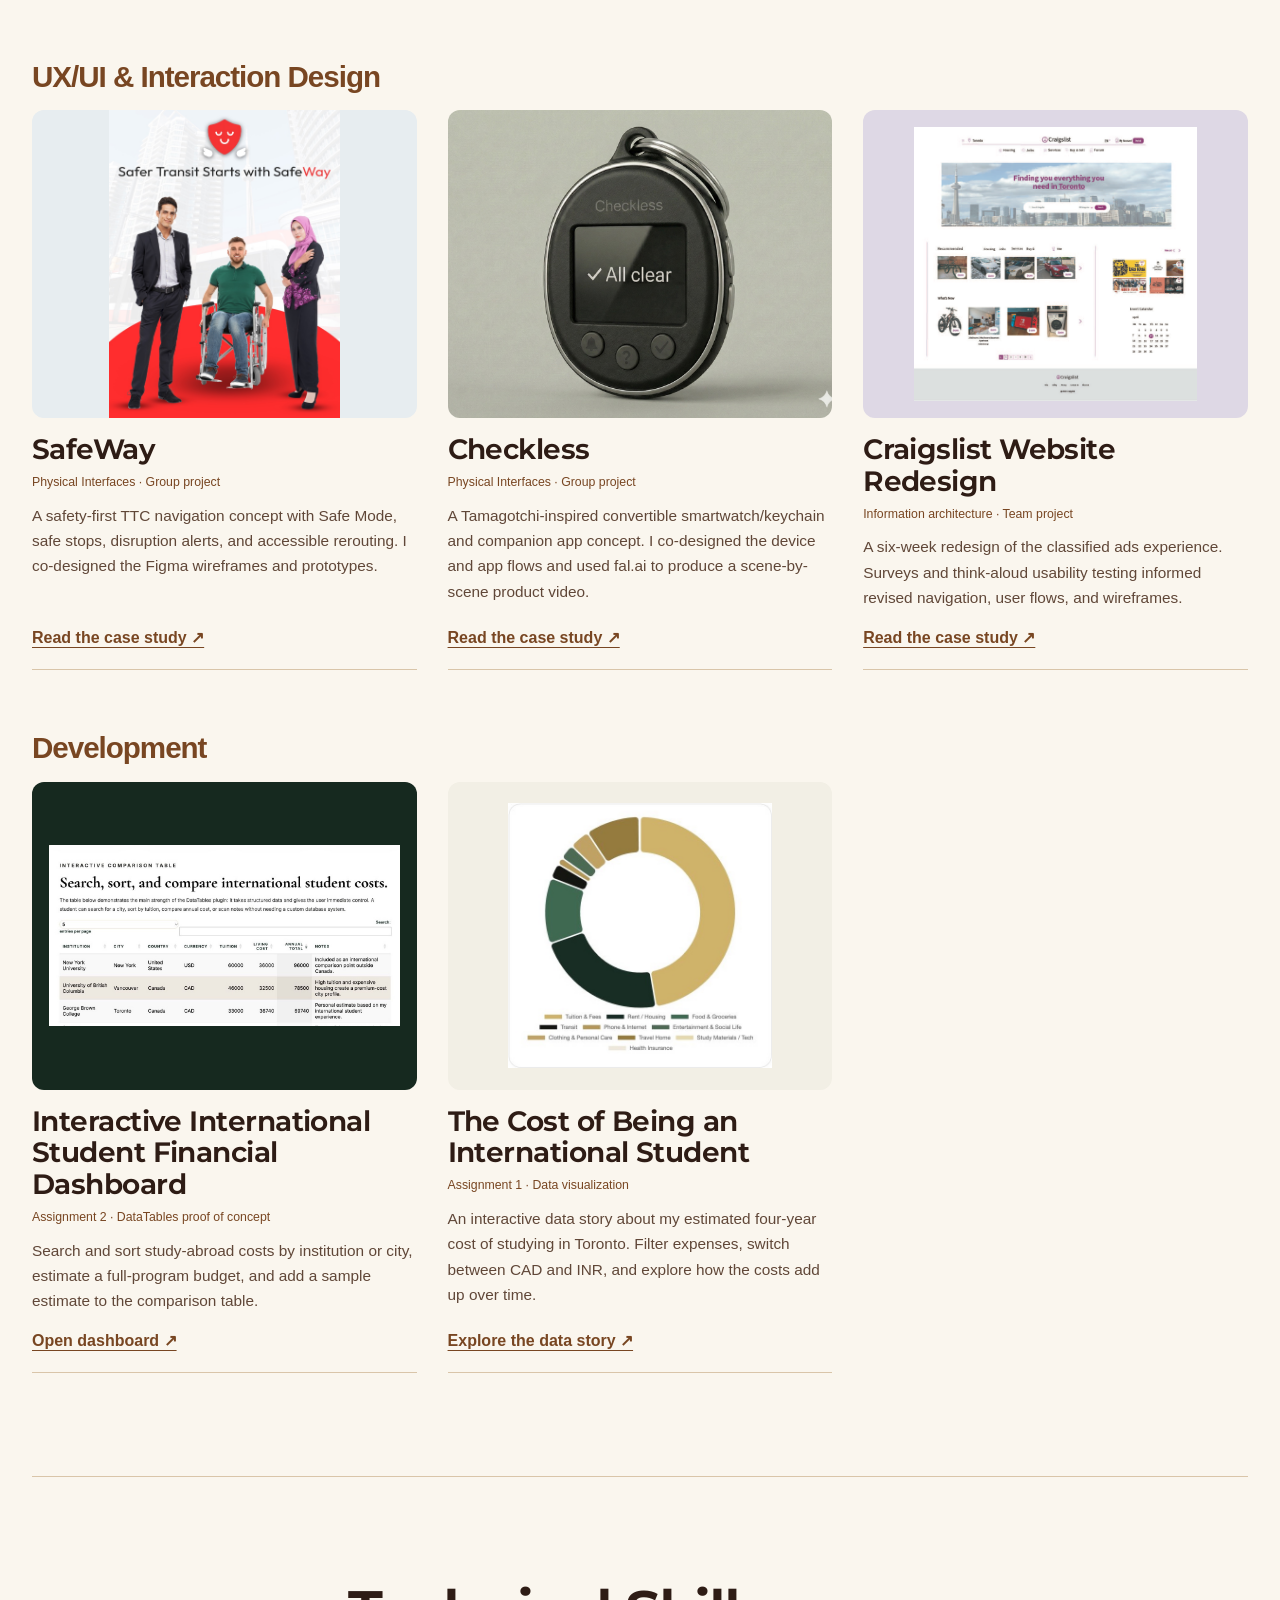
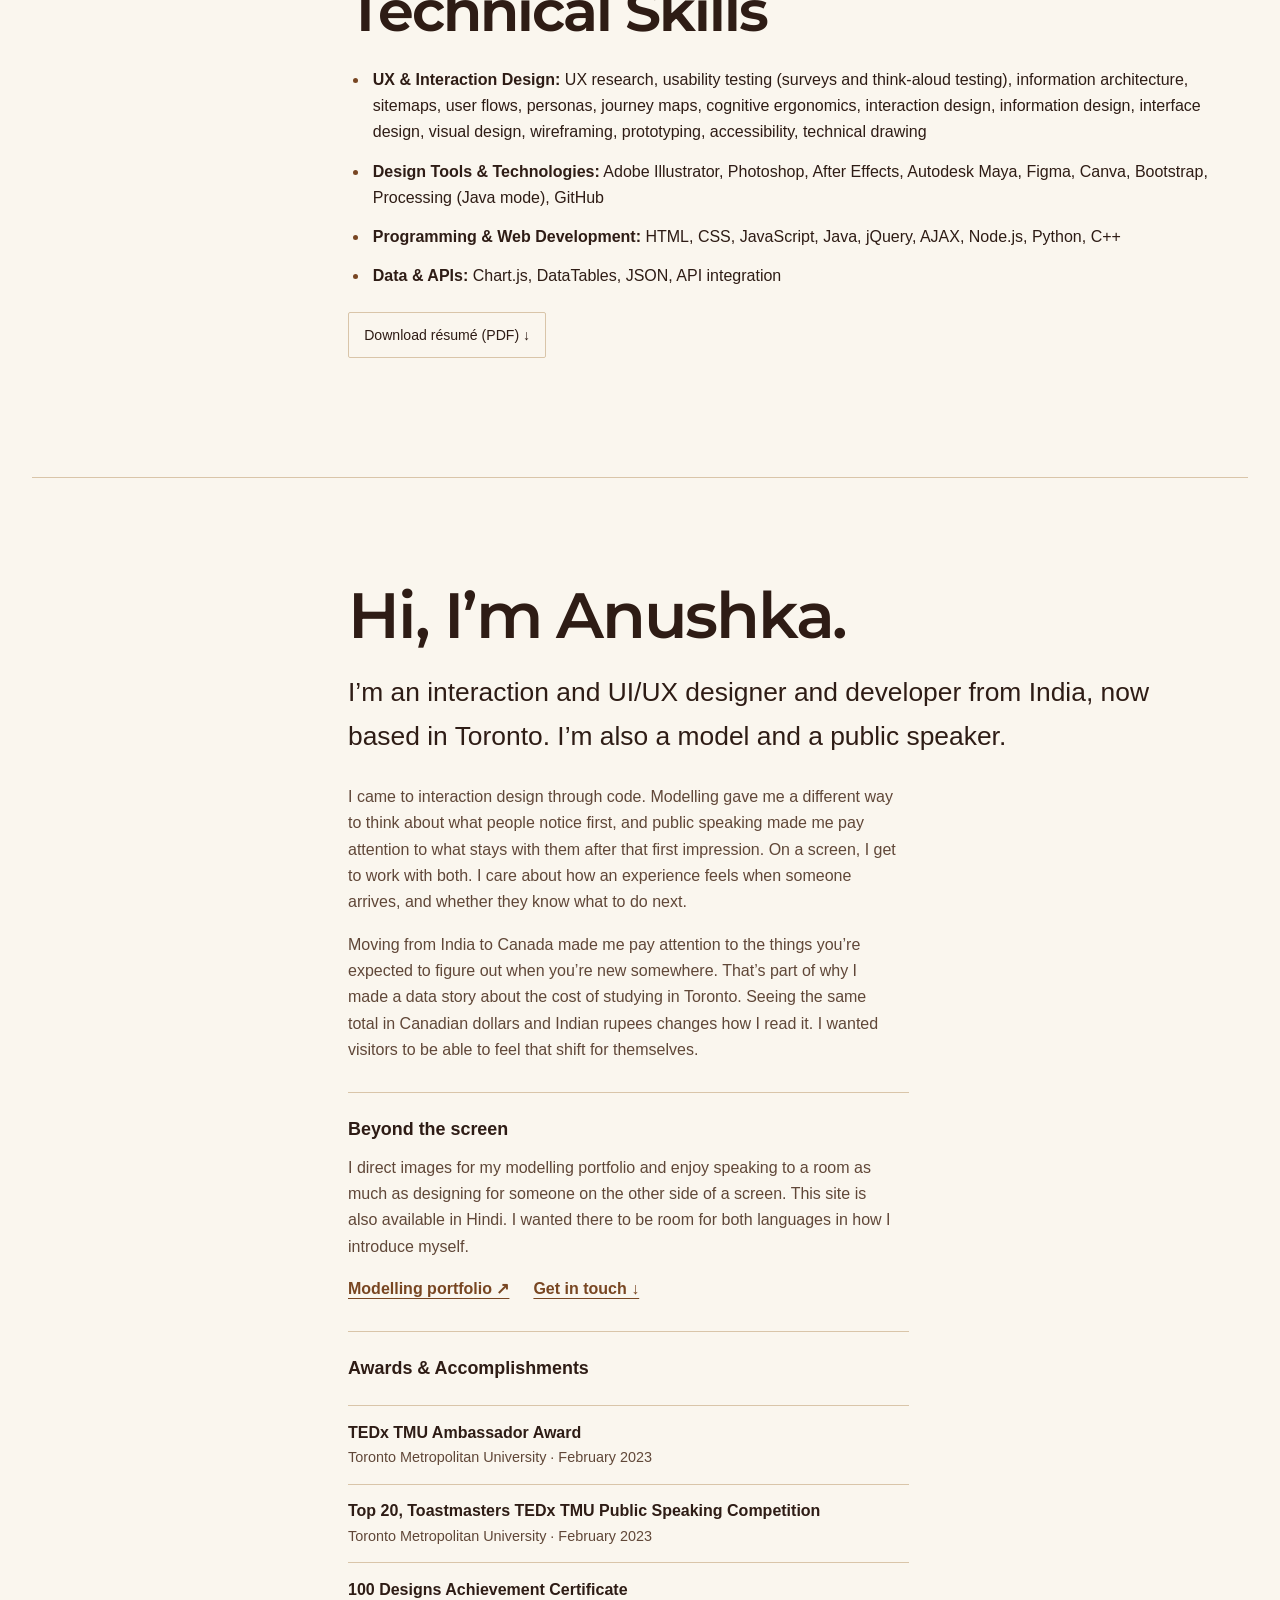
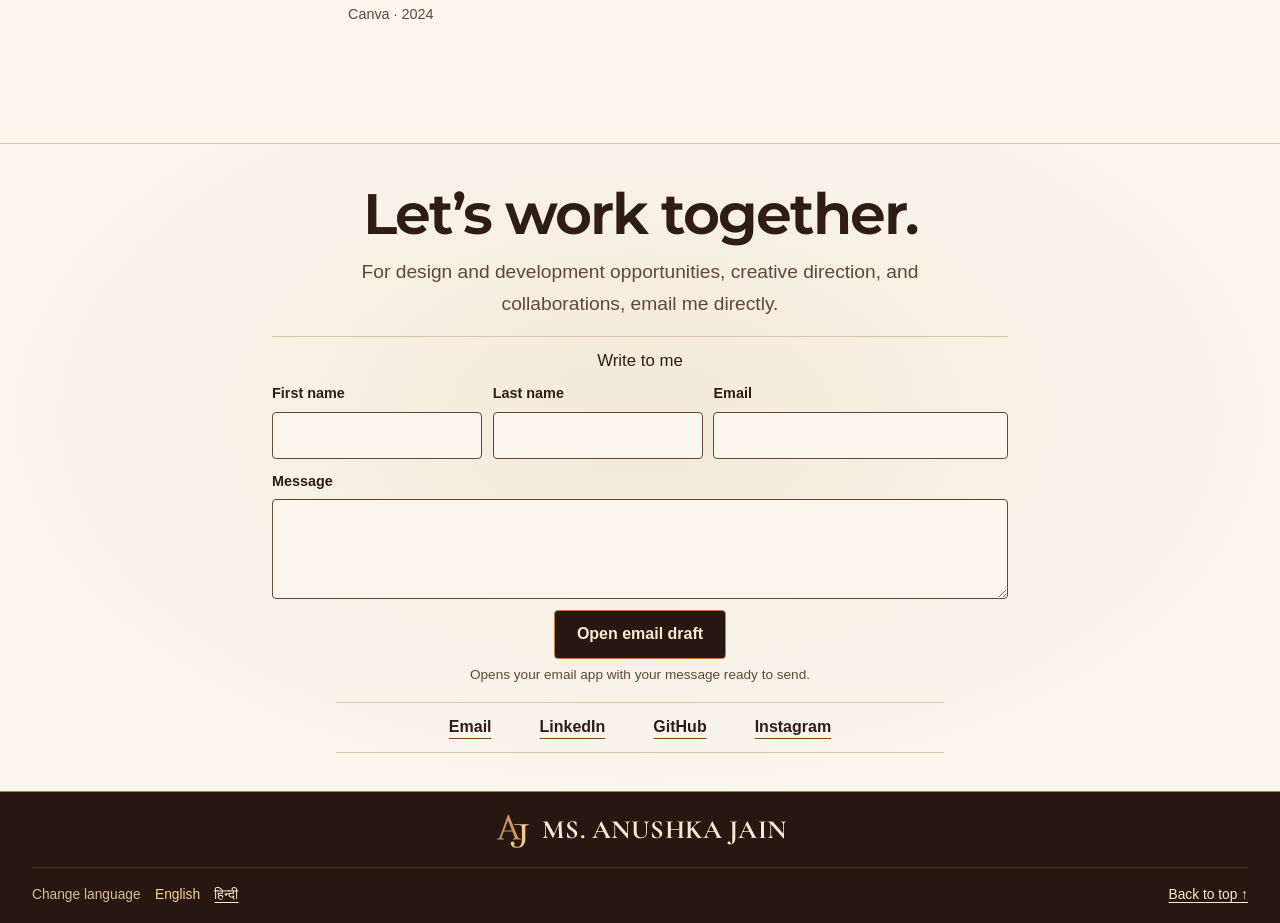
==== commit 963ed019: "Refresh cached signature styles" ====
--- a/index.html
+++ b/index.html
@@ -25,7 +25,7 @@
 <script defer src="contact-form.js"></script>
 <link rel="stylesheet" href="about-story.css">
 <link rel="stylesheet" href="portfolio-type.css">
-<link rel="stylesheet" href="signature-name.css">
+<link rel="stylesheet" href="signature-name.css?v=2">
 <script src="font-preview.js"></script>
 </head>
 <body>
--- a/signature-name.css
+++ b/signature-name.css
@@ -1,13 +1,17 @@
 @import url("https://fonts.googleapis.com/css2?family=Cormorant+Garamond:wght@700&display=swap");
+
+html[lang="en"] :is(.landing .signature-name, .closing-signature) {
+  font-family: "Cormorant Garamond", Georgia, serif;
+  font-weight: 700;
+  letter-spacing: .018em;
+  text-transform: uppercase;
+}
 
 html[lang="en"] .landing .signature-name {
   max-width: none;
-  font-family: "Cormorant Garamond", Georgia, serif;
   font-size: clamp(1.5rem, 7.2vw, 9rem);
   white-space: nowrap;
-  font-weight: 700;
   line-height: 1.04;
-  letter-spacing: .018em;
   text-shadow: 0 2px 18px #27120c80;
 }
 
